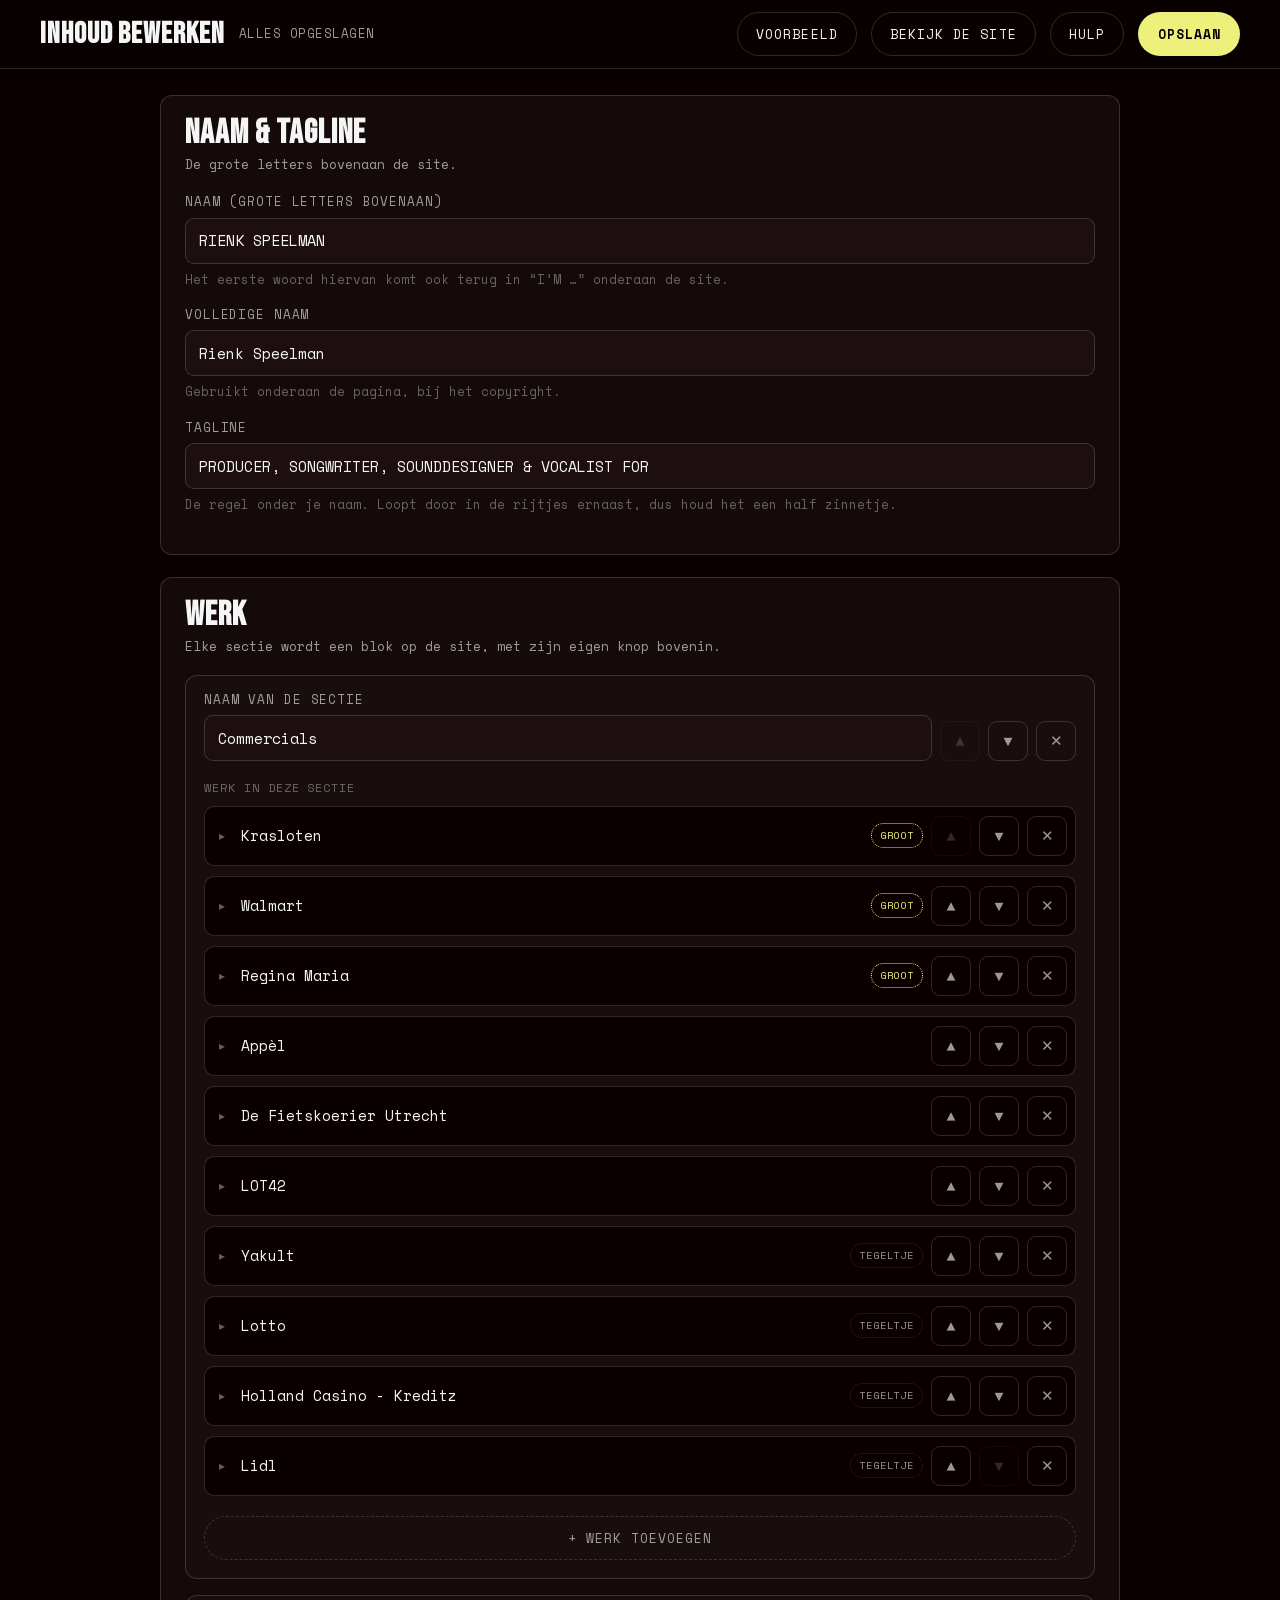
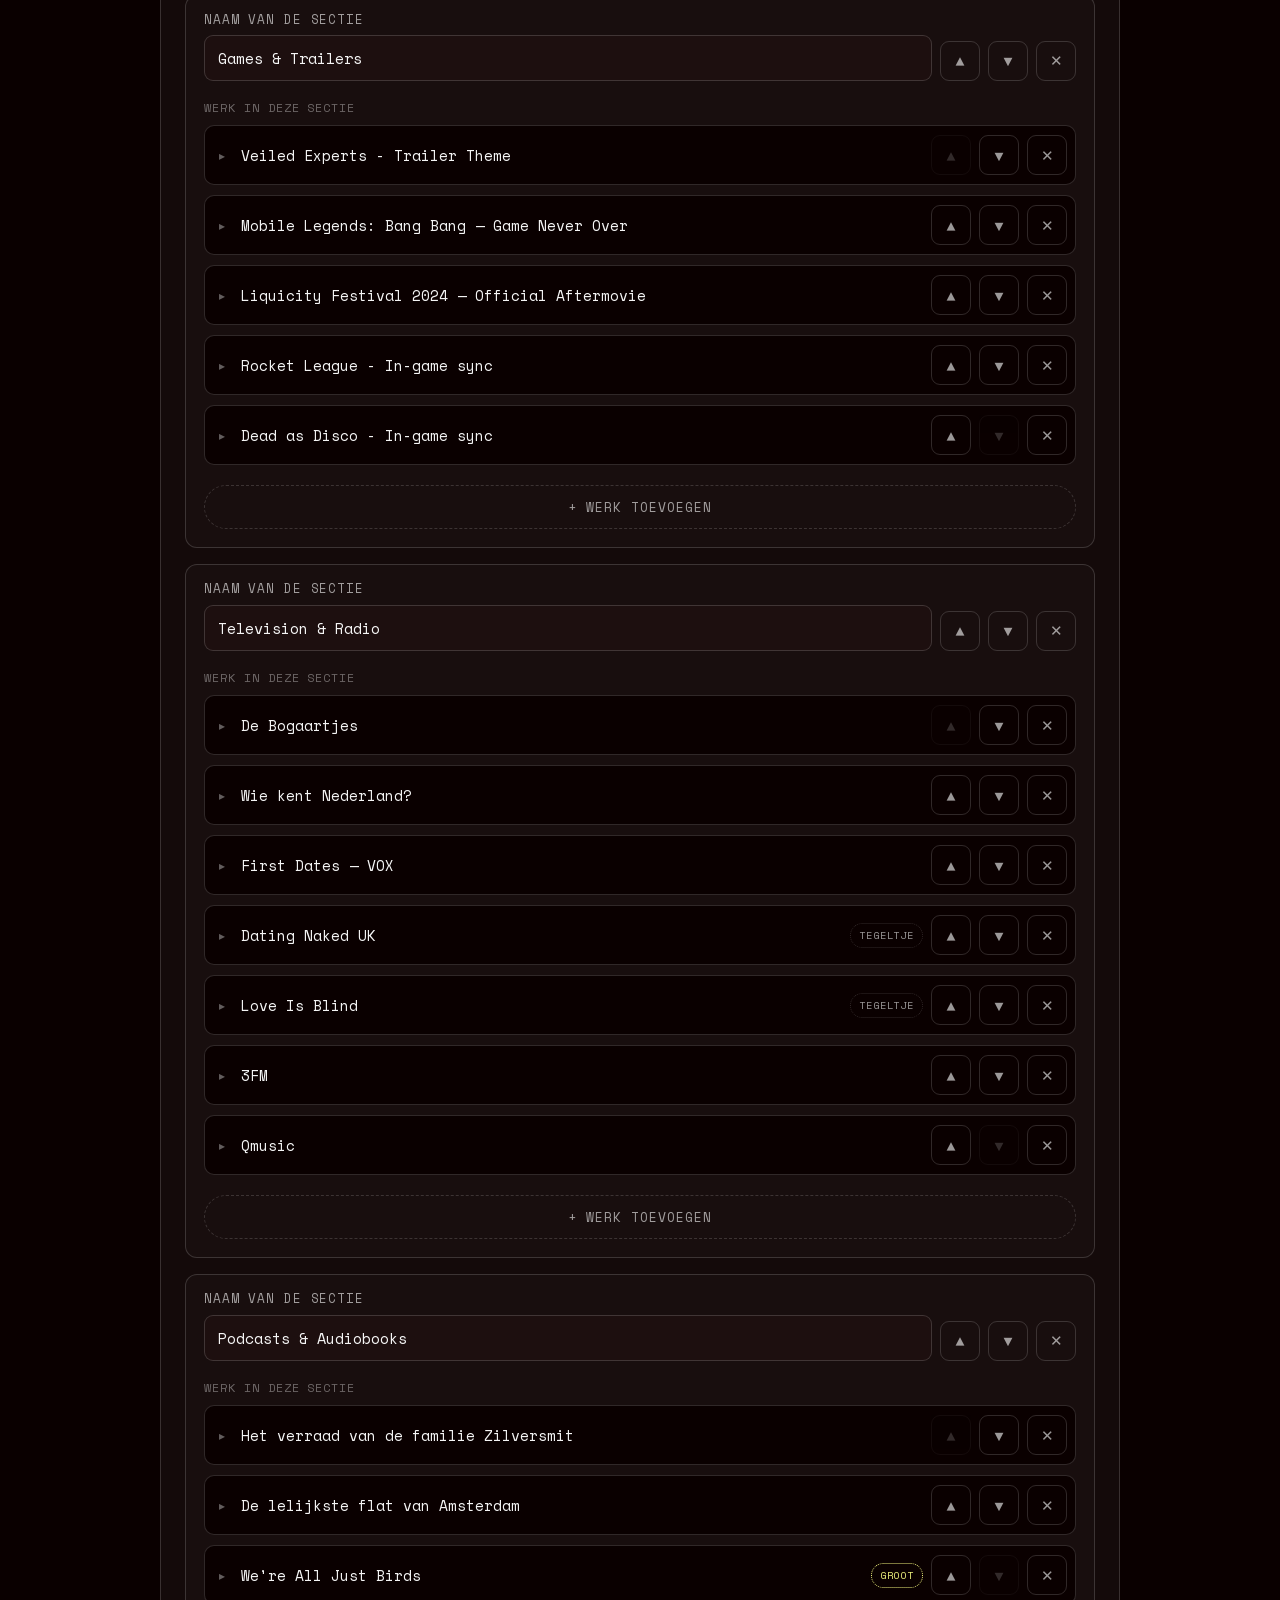
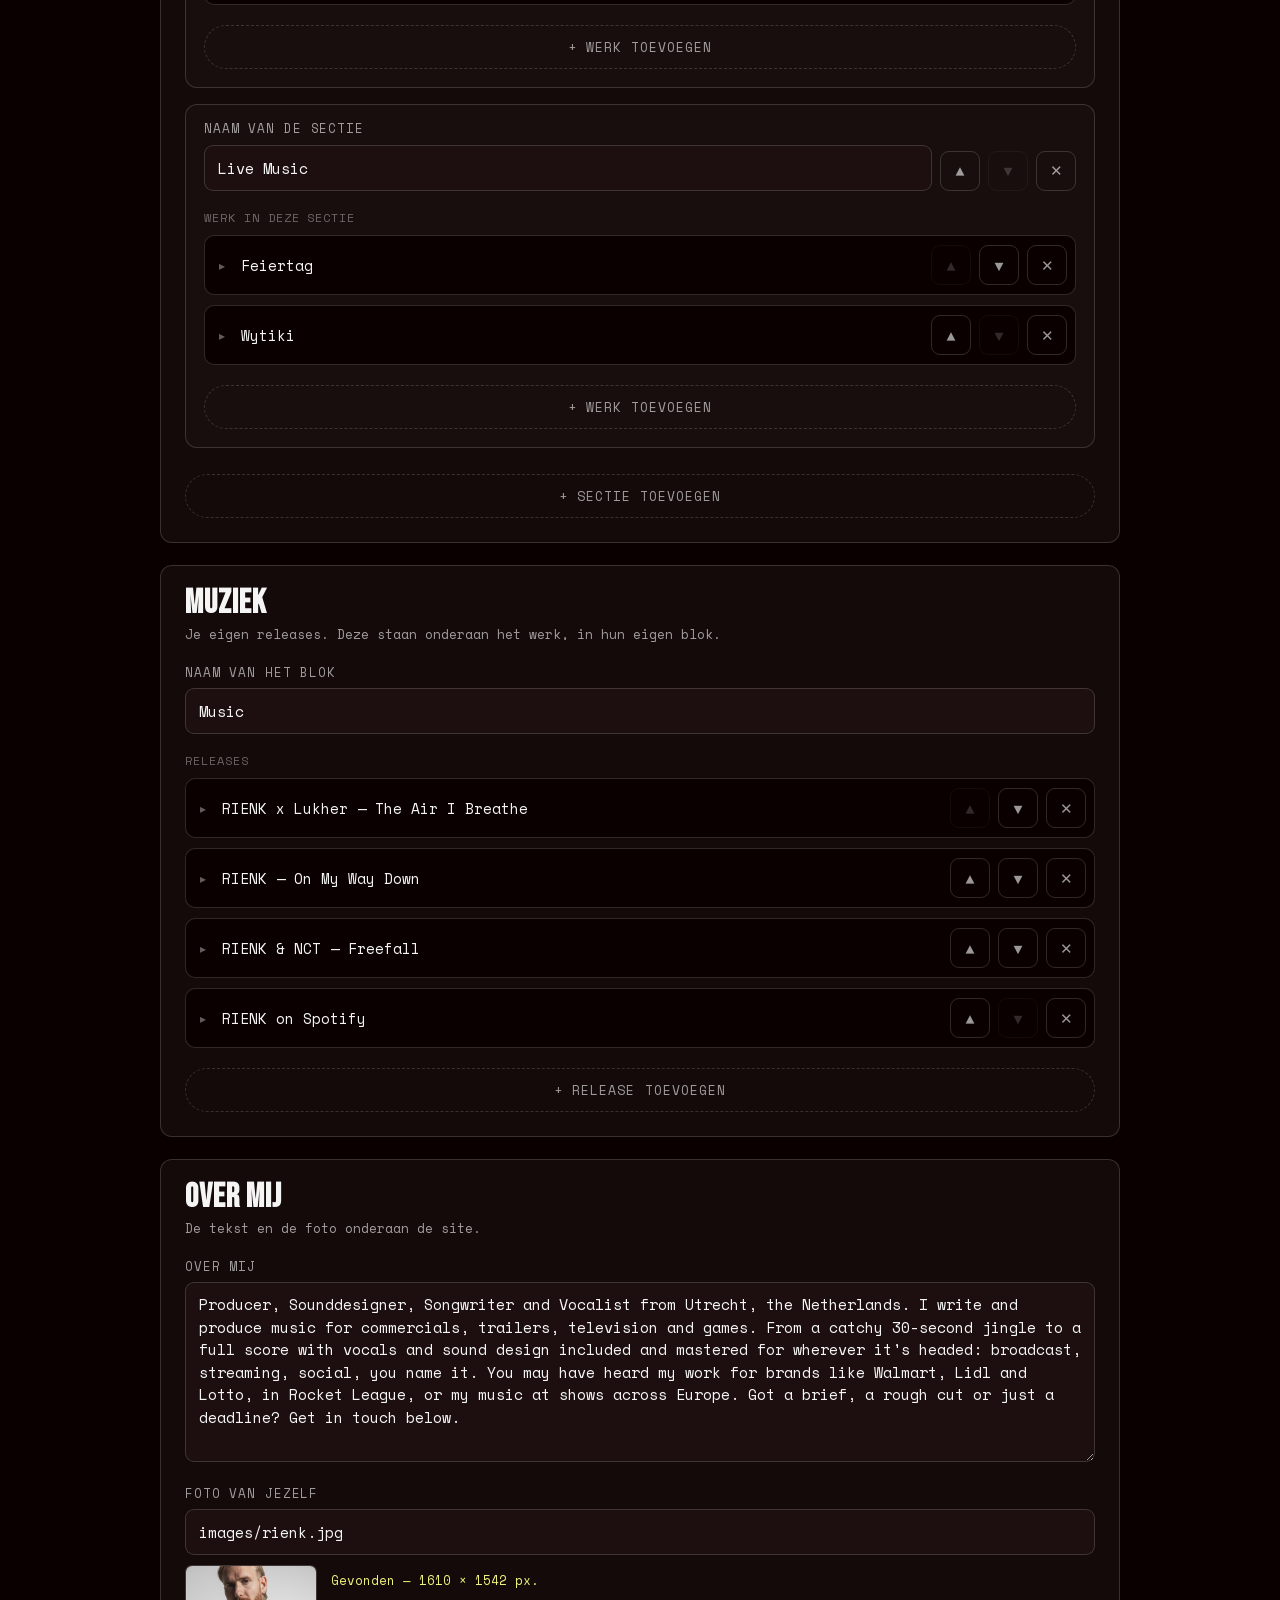
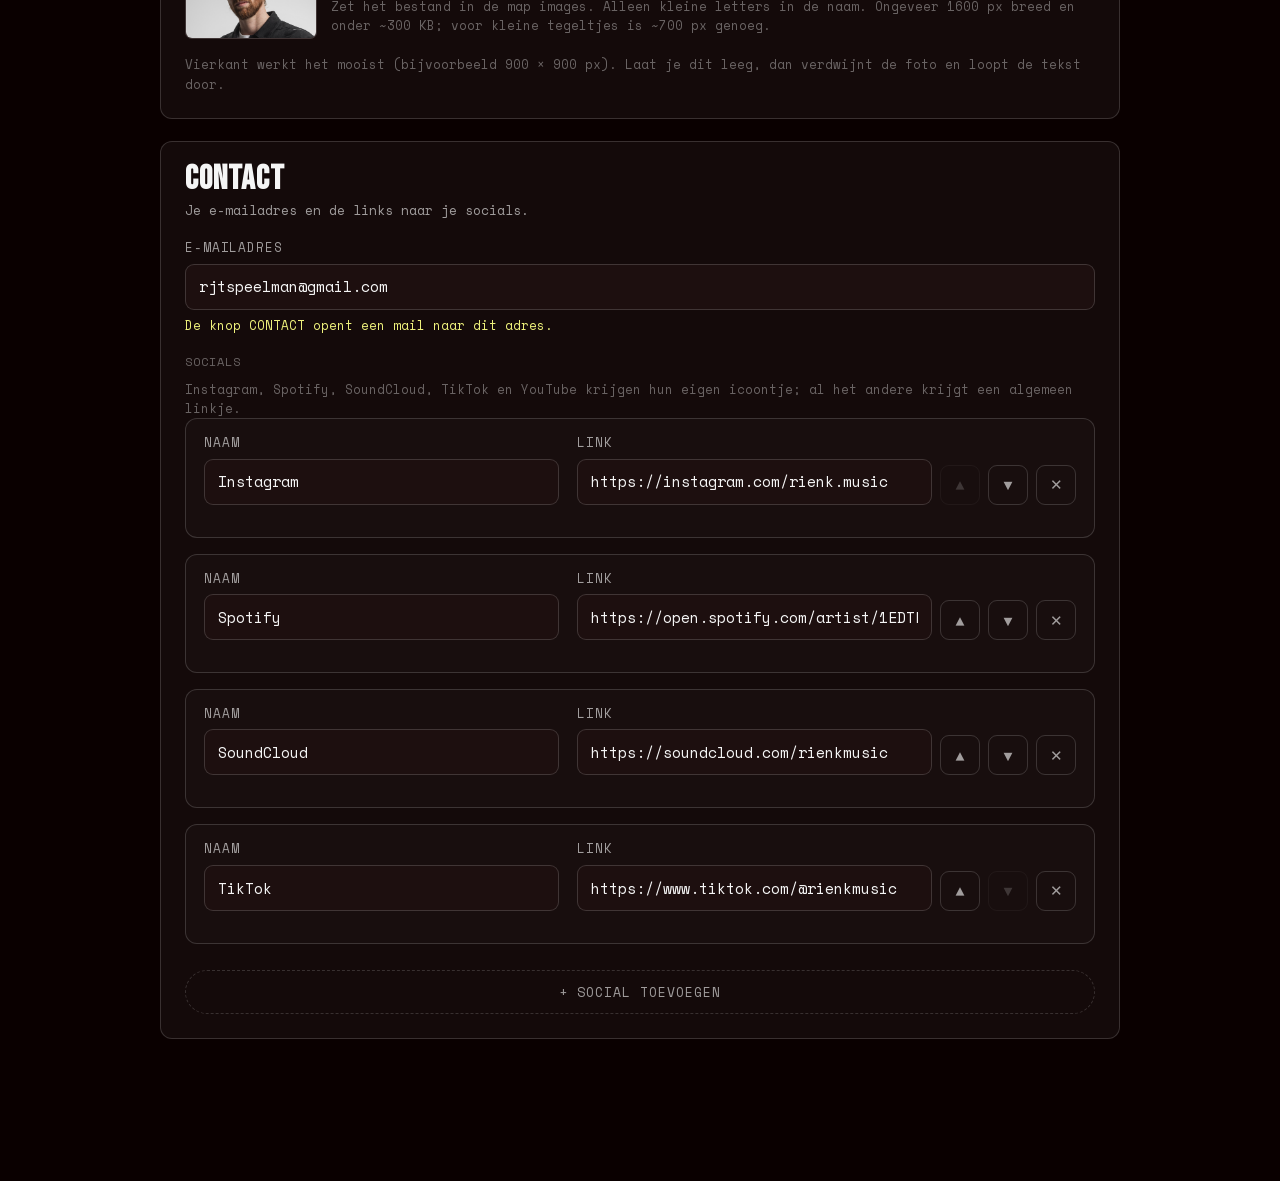
==== editor.html @ c39f84a4 "Add files via upload" ====
<!DOCTYPE html>
<html lang="nl">
<head>
<meta charset="UTF-8">
<meta name="viewport" content="width=device-width, initial-scale=1.0">
<title>Inhoud bewerken — Rienk Speelman</title>
<link rel="icon" href="site/favicon.svg" type="image/svg+xml">
<style>
/* ==========================================================================
   RIENK SPEELMAN — content editor
   (Rienk: dit is het scherm waarin je de site bewerkt. Je hoeft dit
   bestand zelf nooit te openen in een teksteditor.)

   Self-contained on purpose: no build step, no fetch(), no third party.
   content.js arrives through a plain script tag, which is the one way to
   read it when the page is opened straight from the hard drive (file://).
   ========================================================================== */

/* ---------- the site's own fonts, same self-hosted files ---------- */

@font-face {
  font-family: "Bebas Neue"; font-style: normal; font-weight: 400; font-display: swap;
  src: url("site/fonts/bebasneue-400-latin-ext.woff2") format("woff2");
  unicode-range: U+0100-02BA, U+02BD-02C5, U+02C7-02CC, U+02CE-02D7, U+02DD-02FF, U+0304, U+0308, U+0329, U+1D00-1DBF, U+1E00-1E9F, U+1EF2-1EFF, U+2020, U+20A0-20AB, U+20AD-20C0, U+2113, U+2C60-2C7F, U+A720-A7FF;
}
@font-face {
  font-family: "Bebas Neue"; font-style: normal; font-weight: 400; font-display: swap;
  src: url("site/fonts/bebasneue-400-latin.woff2") format("woff2");
  unicode-range: U+0000-00FF, U+0131, U+0152-0153, U+02BB-02BC, U+02C6, U+02DA, U+02DC, U+0304, U+0308, U+0329, U+2000-206F, U+20AC, U+2122, U+2191, U+2193, U+2212, U+2215, U+FEFF, U+FFFD;
}
@font-face {
  font-family: "Space Mono"; font-style: normal; font-weight: 400; font-display: swap;
  src: url("site/fonts/spacemono-400-latin-ext.woff2") format("woff2");
  unicode-range: U+0100-02BA, U+02BD-02C5, U+02C7-02CC, U+02CE-02D7, U+02DD-02FF, U+0304, U+0308, U+0329, U+1D00-1DBF, U+1E00-1E9F, U+1EF2-1EFF, U+2020, U+20A0-20AB, U+20AD-20C0, U+2113, U+2C60-2C7F, U+A720-A7FF;
}
@font-face {
  font-family: "Space Mono"; font-style: normal; font-weight: 400; font-display: swap;
  src: url("site/fonts/spacemono-400-latin.woff2") format("woff2");
  unicode-range: U+0000-00FF, U+0131, U+0152-0153, U+02BB-02BC, U+02C6, U+02DA, U+02DC, U+0304, U+0308, U+0329, U+2000-206F, U+20AC, U+2122, U+2191, U+2193, U+2212, U+2215, U+FEFF, U+FFFD;
}
@font-face {
  font-family: "Space Mono"; font-style: normal; font-weight: 700; font-display: swap;
  src: url("site/fonts/spacemono-700-latin-ext.woff2") format("woff2");
  unicode-range: U+0100-02BA, U+02BD-02C5, U+02C7-02CC, U+02CE-02D7, U+02DD-02FF, U+0304, U+0308, U+0329, U+1D00-1DBF, U+1E00-1E9F, U+1EF2-1EFF, U+2020, U+20A0-20AB, U+20AD-20C0, U+2113, U+2C60-2C7F, U+A720-A7FF;
}
@font-face {
  font-family: "Space Mono"; font-style: normal; font-weight: 700; font-display: swap;
  src: url("site/fonts/spacemono-700-latin.woff2") format("woff2");
  unicode-range: U+0000-00FF, U+0131, U+0152-0153, U+02BB-02BC, U+02C6, U+02DA, U+02DC, U+0304, U+0308, U+0329, U+2000-206F, U+20AC, U+2122, U+2191, U+2193, U+2212, U+2215, U+FEFF, U+FFFD;
}

/* ---------- tokens: the site's palette, tool-sized ---------- */

:root {
  --bg: #0a0000;
  --bg-raised: #140a0a;
  --bg-sunken: #1d0f0f;
  --ink: #f5f5f5;
  --ink-muted: rgba(245, 245, 245, 0.62);
  --ink-faint: rgba(245, 245, 245, 0.38);
  --line: rgba(245, 245, 245, 0.16);
  --accent: #edf07b;
  --accent-ink: #060000;
  --warn: #ffb27a;
  --bad: #ff8a8a;
  --font-display: "Bebas Neue", "Arial Narrow", sans-serif;
  --font-mono: "Space Mono", "Courier New", monospace;
  --radius: 12px;
}

* { box-sizing: border-box; }

/* the top bar is sticky, so anything scrolled to must stop below it */
html { background: var(--bg); scroll-padding-top: 96px; }

body {
  margin: 0;
  background: var(--bg);
  color: var(--ink);
  font-family: var(--font-mono);
  font-size: 15px;
  line-height: 1.55;
  -webkit-font-smoothing: antialiased;
}

[hidden] { display: none !important; }

a { color: var(--accent); }

/* ---------- top bar ---------- */

.topbar {
  position: sticky;
  top: 0;
  z-index: 20;
  display: flex;
  align-items: center;
  gap: 14px;
  flex-wrap: wrap;
  padding: 12px clamp(16px, 4vw, 40px);
  background: rgba(10, 0, 0, 0.94);
  border-bottom: 1px solid var(--line);
}

.topbar-name {
  font-family: var(--font-display);
  font-size: 30px;
  letter-spacing: 0.03em;
  line-height: 1;
  margin: 0;
}

.topbar-spacer { flex: 1 1 auto; }

.status {
  font-size: 12.5px;
  letter-spacing: 0.04em;
  text-transform: uppercase;
  color: var(--ink-muted);
  white-space: nowrap;
}
.status.is-dirty { color: var(--accent); }

/* ---------- buttons ---------- */

.btn {
  font-family: var(--font-mono);
  font-size: 13px;
  letter-spacing: 0.08em;
  text-transform: uppercase;
  padding: 0.72em 1.4em;
  min-height: 44px;
  border-radius: 999px;
  border: 1.5px solid transparent;
  background: transparent;
  color: var(--ink);
  cursor: pointer;
  text-decoration: none;
  display: inline-flex;
  align-items: center;
  justify-content: center;
  gap: 8px;
}

.btn-primary { background: var(--accent); color: var(--accent-ink); font-weight: 700; }
.btn-primary:hover { background: transparent; color: var(--accent); border-color: var(--accent); border-style: dotted; }

.btn-ghost { border-color: var(--line); color: var(--ink); }
.btn-ghost:hover { border-color: var(--accent); border-style: dotted; color: var(--accent); }

.btn-add {
  border-color: var(--line);
  border-style: dashed;
  color: var(--ink-muted);
  width: 100%;
  margin-top: 10px;
}
.btn-add:hover { border-color: var(--accent); color: var(--accent); }

.btn:focus-visible,
input:focus-visible,
textarea:focus-visible,
select:focus-visible,
.item-toggle:focus-visible { outline: 2px solid var(--accent); outline-offset: 2px; }

/* small square tools: up / down / delete */
.iconbtn {
  width: 40px;
  height: 40px;
  flex: 0 0 auto;
  border-radius: 9px;
  border: 1px solid var(--line);
  background: transparent;
  color: var(--ink-muted);
  font-family: var(--font-mono);
  font-size: 15px;
  line-height: 1;
  cursor: pointer;
}
.iconbtn:hover { border-color: var(--accent); color: var(--accent); }
.iconbtn:disabled { opacity: 0.28; cursor: default; }
.iconbtn:disabled:hover { border-color: var(--line); color: var(--ink-muted); }
.iconbtn-danger:hover { border-color: var(--bad); color: var(--bad); }

/* ---------- layout ---------- */

.wrap {
  max-width: 1040px;
  margin: 0 auto;
  padding: 26px clamp(16px, 4vw, 40px) 120px;
}

/* ---------- live preview: two columns, form left, site right ----------
   Only ever a second column. With the preview off — and on any window
   too narrow to hold both — .wrap is untouched and the form has the page
   to itself, because a form squeezed to half a phone is worse than no
   preview at all. */

body.has-preview .wrap {
  max-width: 1780px;
  display: grid;
  grid-template-columns: minmax(0, 1fr) clamp(400px, 34vw, 620px);
  gap: 26px;
  align-items: start;
}

.editcol { min-width: 0; }

.previewcol {
  position: sticky;
  top: 88px; /* clears the sticky top bar */
  min-width: 0;
}

.preview-head {
  display: flex;
  align-items: center;
  gap: 10px;
  flex-wrap: wrap;
  margin-bottom: 10px;
}

.preview-title {
  font-family: var(--font-display);
  font-size: 26px;
  letter-spacing: 0.03em;
  line-height: 1;
  margin: 0;
}

.preview-head-spacer { flex: 1 1 auto; }

/* width switch: two small mono buttons in one capsule */
.seg { display: inline-flex; border: 1px solid var(--line); border-radius: 999px; overflow: hidden; }
.seg-btn {
  font-family: var(--font-mono);
  font-size: 11.5px;
  letter-spacing: 0.08em;
  text-transform: uppercase;
  padding: 0 14px;
  min-height: 34px;
  border: 0;
  background: transparent;
  color: var(--ink-muted);
  cursor: pointer;
}
.seg-btn:hover { color: var(--accent); }
.seg-btn[aria-pressed="true"] { background: var(--accent); color: var(--accent-ink); font-weight: 700; }
.seg-btn:focus-visible { outline: 2px solid var(--accent); outline-offset: -2px; }

/* the stage is the visible box; the frame inside it is a real 375px or
   1280px window, shrunk to fit with a transform */
.preview-stage {
  position: relative;
  overflow: hidden;
  border: 1px solid var(--line);
  border-radius: var(--radius);
  background: var(--bg-sunken);
}

.preview-stage iframe {
  position: absolute;
  top: 0;
  left: 0;
  border: 0;
  transform-origin: top left;
  background: var(--bg);
}

.preview-note { font-size: 12px; color: var(--ink-faint); margin: 10px 0 0; line-height: 1.5; }
.preview-note strong { color: var(--ink-muted); font-weight: 400; }
.preview-warn { color: var(--warn); }

.panel {
  background: var(--bg-raised);
  border: 1px solid var(--line);
  border-radius: var(--radius);
  padding: 20px clamp(14px, 2.4vw, 24px) 24px;
  margin-bottom: 22px;
}

.panel > h2 {
  font-family: var(--font-display);
  font-size: 34px;
  letter-spacing: 0.03em;
  line-height: 1;
  margin: 0 0 4px;
}

.panel-note {
  color: var(--ink-muted);
  font-size: 13px;
  margin: 0 0 18px;
}

/* ---------- fields ---------- */

.field { margin-bottom: 16px; }

.field > label,
.field-label {
  display: block;
  font-size: 12.5px;
  letter-spacing: 0.07em;
  text-transform: uppercase;
  color: var(--ink-muted);
  margin-bottom: 6px;
}

input[type="text"],
input[type="email"],
textarea,
select {
  width: 100%;
  min-height: 46px;
  padding: 10px 13px;
  font-family: var(--font-mono);
  font-size: 15px;
  line-height: 1.5;
  color: var(--ink);
  background: var(--bg-sunken);
  border: 1px solid var(--line);
  border-radius: 9px;
}
textarea { resize: vertical; }
select { appearance: none; cursor: pointer; padding-right: 34px; background-image: none; }

input:hover, textarea:hover, select:hover { border-color: rgba(245, 245, 245, 0.32); }
input:focus, textarea:focus, select:focus { border-color: var(--accent); outline: none; }

.hint { font-size: 12.5px; color: var(--ink-faint); margin: 6px 0 0; }

.note {
  font-size: 12.5px;
  margin: 6px 0 0;
  color: var(--ink-muted);
}
.note-ok { color: var(--accent); }
.note-warn { color: var(--warn); }
.note-bad { color: var(--bad); }

.check {
  display: flex;
  align-items: center;
  gap: 11px;
  min-height: 44px;
  cursor: pointer;
  font-size: 14px;
}
.check input { width: 22px; height: 22px; accent-color: var(--accent); cursor: pointer; flex: 0 0 auto; }

.two-col { display: grid; grid-template-columns: 1fr 1fr; gap: 0 18px; }
@media (max-width: 720px) { .two-col { grid-template-columns: 1fr; } }

/* ---------- lists of items / sections / socials ---------- */

.item {
  border: 1px solid var(--line);
  border-radius: 10px;
  background: var(--bg);
  margin-bottom: 10px;
  overflow: hidden;
}
.item.is-open { border-color: rgba(237, 240, 123, 0.42); }

.item-head { display: flex; align-items: center; gap: 8px; padding: 7px 8px 7px 0; }

.item-toggle {
  flex: 1 1 auto;
  display: flex;
  align-items: center;
  gap: 10px;
  min-height: 44px;
  padding: 6px 10px 6px 14px;
  background: transparent;
  border: 0;
  color: var(--ink);
  font-family: var(--font-mono);
  font-size: 14.5px;
  text-align: left;
  cursor: pointer;
  min-width: 0;
}
.item-toggle:hover { color: var(--accent); }

.caret { flex: 0 0 auto; color: var(--ink-faint); font-size: 12px; width: 12px; }
.item.is-open .caret { color: var(--accent); }

.item-name { overflow: hidden; text-overflow: ellipsis; white-space: nowrap; }
.item-name.is-empty { color: var(--ink-faint); font-style: italic; }

.tag {
  flex: 0 0 auto;
  font-size: 10.5px;
  letter-spacing: 0.08em;
  text-transform: uppercase;
  padding: 3px 8px;
  border-radius: 999px;
  border: 1px dotted var(--line);
  color: var(--ink-muted);
}
.tag-big { border-color: var(--accent); color: var(--accent); }

.item-body { padding: 4px 14px 18px; border-top: 1px solid var(--line); }

.section-block {
  border: 1px solid var(--line);
  border-radius: var(--radius);
  padding: 14px clamp(12px, 2vw, 18px) 18px;
  margin-bottom: 16px;
  background: rgba(255, 255, 255, 0.02);
}
.section-head { display: flex; align-items: flex-end; gap: 8px; margin-bottom: 14px; }
.section-head .field { flex: 1 1 auto; margin-bottom: 0; }

.sub-label {
  font-size: 12px;
  letter-spacing: 0.08em;
  text-transform: uppercase;
  color: var(--ink-faint);
  margin: 18px 0 8px;
}

/* ---------- image preview ---------- */

.thumb-row { display: flex; gap: 14px; align-items: flex-start; margin-top: 10px; }
.thumb {
  flex: 0 0 auto;
  width: 132px;
  aspect-ratio: 16 / 9;
  border-radius: 7px;
  border: 1px solid var(--line);
  background: var(--bg-sunken);
  overflow: hidden;
  display: flex;
  align-items: center;
  justify-content: center;
}
.thumb img { width: 100%; height: 100%; object-fit: cover; display: block; }
.thumb-empty { font-size: 10.5px; color: var(--ink-faint); text-align: center; padding: 4px; line-height: 1.35; }
.thumb-info { flex: 1 1 auto; min-width: 0; }

/* ---------- help + save panels ---------- */

.help { border-color: rgba(237, 240, 123, 0.35); }
.help h3 { font-size: 14px; letter-spacing: 0.06em; text-transform: uppercase; margin: 18px 0 4px; color: var(--accent); }
.help p { margin: 0 0 6px; color: var(--ink-muted); font-size: 14px; }
.help ol, .help ul { margin: 0 0 6px; padding-left: 20px; color: var(--ink-muted); font-size: 14px; }

.save-result { margin-top: 14px; }
.save-result textarea { min-height: 180px; font-size: 12px; margin-top: 10px; }

.bigmsg {
  max-width: 720px;
  margin: 12vh auto;
  padding: 0 24px;
}
.bigmsg h1 { font-family: var(--font-display); font-size: 54px; line-height: 1; letter-spacing: 0.02em; margin: 0 0 18px; }
.bigmsg p { color: var(--ink-muted); margin: 0 0 12px; }
.bigmsg code { color: var(--accent); }

.visually-hidden {
  position: absolute; width: 1px; height: 1px; margin: -1px;
  padding: 0; overflow: hidden; clip: rect(0 0 0 0); white-space: nowrap; border: 0;
}
</style>
</head>
<body>

<noscript>
  <div class="bigmsg">
    <h1>JavaScript staat uit</h1>
    <p>Deze editor werkt alleen met JavaScript aan. Zet het aan in je browser en open dit bestand opnieuw.</p>
  </div>
</noscript>

<div id="app" hidden>

  <div class="topbar">
    <h1 class="topbar-name">INHOUD BEWERKEN</h1>
    <span class="status" id="status">Alles opgeslagen</span>
    <span class="topbar-spacer"></span>
    <button class="btn btn-ghost" type="button" id="preview-toggle" aria-pressed="false" hidden>Voorbeeld</button>
    <a class="btn btn-ghost" id="preview-link" href="site/index.html" target="_blank" rel="noopener">Bekijk de site</a>
    <button class="btn btn-ghost" type="button" id="help-toggle">Hulp</button>
    <button class="btn btn-primary" type="button" id="save-btn">Opslaan</button>
  </div>

  <div class="wrap">

    <div class="editcol">

      <div class="panel help" id="help-panel" hidden>
        <h2>HULP</h2>

        <h3>Bewerken</h3>
        <p>Klik een werk open, verander wat je wil, klik het weer dicht. Met de pijltjes ▲ ▼ verschuif je iets naar boven of beneden; met ✕ gooi je het weg.</p>

        <h3>Opslaan</h3>
        <ol>
          <li>Klik op <strong>Opslaan</strong>.</li>
          <li>Vraagt de browser waar het bestand heen moet? Kies de map <strong>site</strong> en overschrijf <code>content.js</code>.</li>
          <li>Krijg je in plaats daarvan een download? Sleep het gedownloade <code>content.js</code> in de map <strong>site</strong>, over het oude bestand heen.</li>
        </ol>

        <h3>Bekijken</h3>
        <p>Klik bovenin op <strong>Voorbeeld</strong> en je site verschijnt naast dit formulier, bijgewerkt zodra je even stopt met typen. Met <strong>Telefoon</strong> / <strong>Laptop</strong> wissel je tussen de twee schermbreedtes. Het blijft een voorbeeld &mdash; opgeslagen is er pas iets als je op Opslaan klikt. Op een smal scherm is er geen ruimte voor en is de knop er niet.</p>
        <p>De echte site: dubbelklik <strong>index.html</strong> in de map <strong>site</strong>. Al open? Ververs de pagina (Cmd+R). Video&rsquo;s openen daar op YouTube in plaats van op de pagina zelf &mdash; online spelen ze gewoon af.</p>

        <h3>Publiceren</h3>
        <p>Sleep de hele map naar Netlify Drop. Opnieuw slepen = de site bijwerken.</p>

        <h3>Er is iets stuk</h3>
        <p>De site zegt zelf op welke regel het misgaat. Zet je vorige <code>content.js</code> terug (of sla hier opnieuw op) en ververs de pagina. Er gaat niets verloren zolang je dit scherm niet sluit.</p>

        <h3>Goed om te weten</h3>
        <ul>
          <li>Deze editor bewaart alles wat in <code>content.js</code> staat, ook velden die hij zelf niet toont.</li>
          <li>Eigen aantekeningen die je met de hand in <code>content.js</code> hebt gezet (regels met <code>//</code>) verdwijnen wél zodra je hier opslaat.</li>
          <li>Afbeeldingen: zet ze in de map <code>images</code>, met kleine letters in de bestandsnaam. Zie je hieronder geen voorbeeldje, dan klopt de naam niet.</li>
        </ul>
      </div>

      <!-- NAAM & TAGLINE -->
      <div class="panel">
        <h2>NAAM &amp; TAGLINE</h2>
        <p class="panel-note">De grote letters bovenaan de site.</p>
        <div id="basics"></div>
      </div>

      <!-- WERK -->
      <div class="panel">
        <h2>WERK</h2>
        <p class="panel-note">Elke sectie wordt een blok op de site, met zijn eigen knop bovenin.</p>
        <div id="sections"></div>
        <button class="btn btn-add" type="button" id="add-section">+ Sectie toevoegen</button>
      </div>

      <!-- MUZIEK -->
      <div class="panel">
        <h2>MUZIEK</h2>
        <p class="panel-note">Je eigen releases. Deze staan onderaan het werk, in hun eigen blok.</p>
        <div id="music"></div>
      </div>

      <!-- OVER MIJ -->
      <div class="panel">
        <h2>OVER MIJ</h2>
        <p class="panel-note">De tekst en de foto onderaan de site.</p>
        <div id="about"></div>
      </div>

      <!-- CONTACT -->
      <div class="panel">
        <h2>CONTACT</h2>
        <p class="panel-note">Je e-mailadres en de links naar je socials.</p>
        <div id="contact"></div>
      </div>

      <div class="panel" id="save-panel" hidden>
        <h2>OPSLAAN</h2>
        <div id="save-result" class="save-result"></div>
      </div>

    </div>

    <!-- live preview: an ordinary iframe of index.html. The content
         travels in the URL fragment (see the script below and the note
         in js/site.js) — the only channel that survives file://. -->
    <aside class="previewcol" id="preview-col" hidden>
      <div class="preview-head">
        <h2 class="preview-title">VOORBEELD</h2>
        <span class="preview-head-spacer"></span>
        <div class="seg" role="group" aria-label="Breedte van het voorbeeld">
          <button class="seg-btn" type="button" id="width-phone" aria-pressed="true">Telefoon</button>
          <button class="seg-btn" type="button" id="width-laptop" aria-pressed="false">Laptop</button>
        </div>
      </div>
      <div class="preview-stage" id="preview-stage"></div>
      <p class="preview-note" id="preview-note"></p>
    </aside>

  </div>
</div>

<div id="loadfail" class="bigmsg" hidden></div>

<script>
  /* Same trick index.html uses: if content.js has a typo the browser knows
     which line it choked on, but that message is gone by the time our script
     runs. Stash it here (capture phase, before content.js loads). */
  window.addEventListener("error", function (e) {
    if (window.CONTENT_LOAD_ERROR || !e || !e.message) return;
    if (e.filename && e.filename.indexOf("content.js") === -1) return;
    window.CONTENT_LOAD_ERROR = { line: e.lineno, message: e.message };
  }, true);
</script>

<!-- the only way to read content.js when this page is opened straight from
     the hard drive: fetch() and XHR are both blocked on file:// -->
<script src="site/content.js"></script>

<script>
(function () {
  "use strict";

  /* ======================================================================
     0. tiny helpers
     ====================================================================== */

  function $(sel) { return document.querySelector(sel); }

  function el(tag, className, text) {
    var node = document.createElement(tag);
    if (className) node.className = className;
    if (text != null && text !== "") node.textContent = text;
    return node;
  }

  function hasOwn(obj, key) {
    return Object.prototype.hasOwnProperty.call(obj, key);
  }

  function asText(x) { return x == null ? "" : String(x).trim(); }

  function asArray(x) {
    if (x == null) return [];
    return Array.isArray(x) ? x : [x];
  }

  /* ======================================================================
     1. no content, or broken content → a calm screen, never a blank page
     ====================================================================== */

  var data = window.SITE_CONTENT;

  if (!data || typeof data !== "object" || Array.isArray(data)) {
    var box = $("#loadfail");
    var stashed = window.CONTENT_LOAD_ERROR;
    var lineNo = stashed ? parseInt(stashed.line, 10) : 0;

    box.appendChild(el("h1", null, "De inhoud kon niet worden gelezen"));
    box.appendChild(el("p", null,
      "Deze editor leest het bestand content.js, dat naast dit bestand hoort te " +
      "staan. Op dit moment lukt dat niet."));
    if (lineNo > 0) {
      var p = el("p", null, "De browser stopte met lezen rond regel ");
      p.appendChild(el("strong", null, String(lineNo)));
      p.appendChild(document.createTextNode(
        " van content.js. De fout zit meestal op die regel, of op de regel erboven."));
      box.appendChild(p);
    }
    box.appendChild(el("p", null,
      "Meestal is er een aanhalingsteken \" of een komma , weggevallen, of heeft " +
      "TextEdit er krulletjes van gemaakt. Zet je vorige versie terug (Cmd+Z in " +
      "TextEdit, opslaan) en open dit scherm opnieuw."));
    box.hidden = false;
    return;
  }

  $("#app").hidden = false;

  /* ======================================================================
     2. link + image reading — MIRRORS js/site.js
     ------------------------------------------------------------------
     These four functions are copies of the ones in js/site.js, not
     imports: the editor must never be able to break the site by loading
     it. If the rules there change, change them here too.
     ====================================================================== */

  function fixScheme(link) {
    if (link && !/^[a-z][a-z0-9+.-]*:/i.test(link) && /^[\w-]+(\.[\w-]+)+/.test(link)) {
      return "https://" + link;
    }
    return link;
  }

  function youtubeId(url) {
    if (typeof url !== "string") return null;
    var match = url.match(
      /(?:youtube\.com\/(?:watch\?(?:[^#]*&)?v=|embed\/|shorts\/|live\/)|youtu\.be\/)([\w-]{11})(?![\w-])/
    );
    return match ? match[1] : null;
  }

  function spotifyKind(url) {
    if (typeof url !== "string") return null;
    var match = url.match(
      /open\.spotify\.com\/(?:intl-[a-zA-Z-]+\/)?(playlist|album|artist|track|show|episode)\/([A-Za-z0-9]+)/
    );
    return match ? match[1] : null;
  }

  function youtubeStart(url) {
    if (typeof url !== "string") return 0;
    var match = url.match(/[?&#](?:t|start)=([0-9hms]+)/);
    if (!match) return 0;
    var value = match[1];
    if (/^\d+$/.test(value)) return parseInt(value, 10);
    var seconds = 0;
    var h = value.match(/(\d+)h/);
    var m = value.match(/(\d+)m/);
    var s = value.match(/(\d+)s/);
    if (h) seconds += parseInt(h[1], 10) * 3600;
    if (m) seconds += parseInt(m[1], 10) * 60;
    if (s) seconds += parseInt(s[1], 10);
    return seconds;
  }

  /* the id the site gives a section, so the preview can jump to the one
     he is working in. Same rules as js/site.js: the same six names are
     claimed up front by the page's own anchors, and a repeat gets -2. */
  function sectionSlugs() {
    var used = { work: true, music: true, about: true, contact: true, top: true, "mobile-menu": true };
    var slugs = {};
    var shown = 0;
    asArray(data.sections).forEach(function (section, rawIndex) {
      /* a section with nothing in it never reaches the page, so it never
         gets an id either — and then it is not counted for the "Work 2"
         fallback name the site uses for a nameless section */
      if (!section || typeof section !== "object" || !asArray(section.items).length) return;
      shown += 1;
      var slug = (asText(section.title) || "Work " + shown).toLowerCase()
        .replace(/[^a-z0-9]+/g, "-")
        .replace(/^-+|-+$/g, "") || "section";
      var candidate = slug;
      var n = 2;
      while (used[candidate]) {
        candidate = slug + "-" + n;
        n += 1;
      }
      used[candidate] = true;
      slugs[rawIndex] = candidate;
    });
    return slugs;
  }

  var SPOTIFY_NL = {
    playlist: "afspeellijst", album: "album", artist: "artiest",
    track: "nummer", show: "podcast", episode: "aflevering"
  };

  function clock(seconds) {
    var m = Math.floor(seconds / 60);
    var s = seconds % 60;
    return m + ":" + (s < 10 ? "0" : "") + s;
  }

  /* what the site will make of this address, said in plain Dutch */
  function linkVerdict(raw, hasImage) {
    var link = fixScheme(asText(raw));
    if (!link) {
      return {
        tone: "",
        text: hasImage
          ? "Geen link — het beeld wordt getoond, maar er valt niets te klikken."
          : "Geen link — dit werk wordt niet klikbaar."
      };
    }
    var id = youtubeId(link);
    if (id) {
      var start = youtubeStart(link);
      return {
        tone: "ok",
        text: "YouTube-speler" + (start ? " — begint op " + clock(start) : "") + "."
      };
    }
    var kind = spotifyKind(link);
    if (kind) {
      return { tone: "ok", text: "Spotify-speler (" + (SPOTIFY_NL[kind] || kind) + ")." };
    }
    if (/spotify\.link\//.test(link)) {
      return {
        tone: "bad",
        text: "Dit is een verkorte Spotify-link. Open hem één keer in je browser " +
              "en kopieer het open.spotify.com-adres uit de adresbalk."
      };
    }
    if (/youtu\.be\/|youtube\.com\/(?:watch|shorts\/|embed\/|live\/)/.test(link)) {
      return {
        tone: "bad",
        text: "Dit is geen video-link — er zit geen video-code in. Kopieer het adres " +
              "opnieuw uit de adresbalk van YouTube."
      };
    }
    return { tone: "ok", text: "Klikbare banner — opent in een nieuw tabblad." };
  }

  /* how an item wants to be featured (same forgiving reading as the site) */
  function featureMode(item) {
    if (!item || typeof item !== "object") return "";
    var f = item.featured != null ? item.featured : item.feature;
    if (f == null || f === false || f === 0) return "";
    var text = asText(f).toLowerCase();
    if (text === "left" || text === "right" || text === "center") return text;
    if (text === "" || text === "false" || text === "no" || text === "0") return "";
    return "right";
  }

  function rollMode(item) {
    if (!item || typeof item !== "object") return false;
    var r = item.roll;
    if (r == null || r === false || r === 0) return false;
    if (r === true) return true;
    var text = asText(r).toLowerCase();
    if (text === "" || text === "false" || text === "no" || text === "0") return false;
    return true;
  }

  /* ======================================================================
     3. writing back into the data — key order kept, nothing dropped
     ------------------------------------------------------------------
     A field is only touched when he actually types in it, so a file that
     is opened and saved again comes out byte-for-byte the same content.
     A brand new key is slotted into its natural place by rebuilding the
     object IN PLACE (same object, so every reference stays valid).
     ====================================================================== */

  var ROOT_ORDER = ["name", "fullName", "tagline", "sections", "music",
                    "photo", "about", "email", "socials"];
  var SECTION_ORDER = ["title", "items"];
  var ITEM_ORDER = ["title", "subtitle", "description", "desc", "link",
                    "youtube", "spotify", "url", "image", "featured",
                    "feature", "roll"];
  var SOCIAL_ORDER = ["label", "url"];

  function sortKeys(keys, order) {
    if (!order) return keys;
    return keys.map(function (k, i) {
      var idx = order.indexOf(k);
      return { k: k, rank: idx < 0 ? order.length + i : idx, i: i };
    }).sort(function (a, b) {
      return (a.rank - b.rank) || (a.i - b.i);
    }).map(function (x) { return x.k; });
  }

  function setField(obj, key, value, order) {
    if (value == null || value === "") {
      if (hasOwn(obj, key)) delete obj[key];
      return;
    }
    if (hasOwn(obj, key)) { obj[key] = value; return; }
    /* new key: rebuild the object in place so it lands where it belongs */
    var snapshot = {};
    Object.keys(obj).forEach(function (k) {
      snapshot[k] = obj[k];
      delete obj[k];
    });
    snapshot[key] = value;
    sortKeys(Object.keys(snapshot), order).forEach(function (k) {
      obj[k] = snapshot[k];
    });
  }

  /* an item may carry desc: instead of description:, or youtube:/spotify:/
     url: instead of link: — keep editing whichever one he already has */
  function pickKey(obj, names) {
    for (var i = 0; i < names.length; i++) {
      if (hasOwn(obj, names[i])) return names[i];
    }
    return names[0];
  }

  function moveIn(list, index, delta) {
    var target = index + delta;
    if (target < 0 || target >= list.length) return false;
    var moved = list.splice(index, 1)[0];
    list.splice(target, 0, moved);
    return true;
  }

  /* ======================================================================
     4. writing content.js back out as text
     ====================================================================== */

  var HEADER = [
    "/* ==========================================================================",
    "   RIENK SPEELMAN — INHOUD VAN DE SITE",
    "",
    "   Makkelijkste manier: dubbelklik editor.html. Daar klik je alles bij",
    "   elkaar, en bij Opslaan schrijft de editor dit bestand voor je.",
    "",
    "   Liever met de hand? Prima. Twee dingen breken dit bestand:",
    "   • Rechte aanhalingstekens \" — TextEdit maakt er krulletjes “ ” van:",
    "     TextEdit → Instellingen → slimme aanhalingstekens uit.",
    "   • Achter elke regel een komma ,",
    "",
    "   Toch stuk? De site zegt zelf waar het misgaat. Cmd+Z en opslaan",
    "   zet alles terug zoals het was. Al het andere staat in README.md.",
    "   ========================================================================== */"
  ].join("\n");

  var CONTROL = /[\u0000-\u001f\u2028\u2029]/g;

  function quote(text) {
    return '"' + String(text)
      .replace(/\\/g, "\\\\")
      .replace(/"/g, '\\"')
      .replace(/\n/g, "\\n")
      .replace(/\r/g, "\\r")
      .replace(/\t/g, "\\t")
      .replace(CONTROL, function (c) {
        return "\\u" + ("000" + c.charCodeAt(0).toString(16)).slice(-4);
      }) + '"';
  }

  /* a bare key where JavaScript allows one, a quoted key otherwise */
  function keyText(key) {
    return /^[A-Za-z_$][A-Za-z0-9_$]*$/.test(key) ? key : quote(key);
  }

  function isPlainObject(v) {
    return v !== null && typeof v === "object" && !Array.isArray(v);
  }

  /* short, all-text objects (the socials) stay on one line, the way they
     are written in the file today */
  function inlineObject(obj) {
    var keys = Object.keys(obj);
    if (!keys.length) return "{}";
    for (var i = 0; i < keys.length; i++) {
      var v = obj[keys[i]];
      if (v !== null && typeof v === "object") return null;
    }
    var body = keys.map(function (k) {
      return keyText(k) + ": " + serialize(obj[k], "");
    }).join(", ");
    var line = "{ " + body + " }";
    return line.length <= 96 ? line : null;
  }

  /* which child objects may go on one line */
  var INLINE_KEYS = { socials: true };
  /* and which lists get a blank line between their blocks, the way the
     sections are written today — it is a long file to read by hand */
  var SPACED_KEYS = { sections: true };

  function serialize(value, indent, inlineChildren, spacedChildren) {
    if (value === null) return "null";
    var type = typeof value;
    if (type === "string") return quote(value);
    if (type === "number") return isFinite(value) ? String(value) : "null";
    if (type === "boolean") return value ? "true" : "false";
    if (type === "undefined" || type === "function") return "null";

    var pad = indent + "  ";

    if (Array.isArray(value)) {
      if (!value.length) return "[]";
      var rows = value.map(function (v) {
        var inline = inlineChildren && isPlainObject(v) ? inlineObject(v) : null;
        return pad + (inline || serialize(v, pad));
      });
      return "[\n" + rows.join(spacedChildren ? ",\n\n" : ",\n") +
             ",\n" + indent + "]";
    }

    var keys = Object.keys(value);
    if (!keys.length) return "{}";
    var lines = keys.map(function (k) {
      return pad + keyText(k) + ": " +
             serialize(value[k], pad, INLINE_KEYS[k], SPACED_KEYS[k]);
    });
    return "{\n" + lines.join(",\n") + ",\n" + indent + "}";
  }

  var GROUPS = [
    ["NAAM & TAGLINE", ["name", "fullName", "tagline"]],
    ["WERK, PER SECTIE", ["sections"]],
    ["MUZIEK (eigen releases)", ["music"]],
    ["OVER MIJ (foto + tekst)", ["photo", "about"]],
    ["CONTACT & SOCIALS", ["email", "socials"]]
  ];

  function buildFile() {
    var known = {};
    GROUPS.forEach(function (g) {
      g[1].forEach(function (k) { known[k] = true; });
    });

    /* anything the editor doesn't know about is written out too, at the
       end — a field a future version adds must never quietly vanish */
    var extras = Object.keys(data).filter(function (k) { return !known[k]; });
    var groups = GROUPS.slice();
    if (extras.length) groups.push(["OVERIG", extras]);

    var body = "";
    groups.forEach(function (group) {
      var present = group[1].filter(function (k) { return hasOwn(data, k); });
      if (!present.length) return;
      body += "\n  /* ------------ " + group[0] + " ------------ */\n\n";
      present.forEach(function (k) {
        body += "  " + keyText(k) + ": " +
                serialize(data[k], "  ", INLINE_KEYS[k], SPACED_KEYS[k]) + ",\n";
      });
    });

    return HEADER + "\n\nwindow.SITE_CONTENT = {\n" + body + "\n};\n";
  }

  /* ======================================================================
     5. dirty state
     ====================================================================== */

  var dirty = false;
  var statusNode = $("#status");

  function markDirty() {
    /* outside the guard below on purpose: the status line only has to
       change the first time, the preview has to follow every edit */
    schedulePreview();
    if (!dirty) {
      dirty = true;
      statusNode.textContent = "Nog niet opgeslagen";
      statusNode.className = "status is-dirty";
    }
  }

  function markSaved(message) {
    dirty = false;
    statusNode.textContent = message || "Alles opgeslagen";
    statusNode.className = "status";
  }

  window.addEventListener("beforeunload", function (e) {
    if (!dirty) return;
    e.preventDefault();
    e.returnValue = "";
    return "";
  });

  /* ======================================================================
     6. small form builders
     ====================================================================== */

  var uid = 0;
  function nextId() { uid += 1; return "f" + uid; }

  function makeField(labelText, value, opts) {
    opts = opts || {};
    var wrap = el("div", "field");
    var id = nextId();
    var label = el("label", null, labelText);
    label.htmlFor = id;
    wrap.appendChild(label);

    var input;
    if (opts.multiline) {
      input = el("textarea");
      input.rows = opts.rows || 3;
    } else {
      input = el("input");
      input.type = opts.type || "text";
    }
    input.id = id;
    input.value = value == null ? "" : String(value);
    if (opts.placeholder) input.placeholder = opts.placeholder;
    wrap.appendChild(input);

    if (opts.hint) wrap.appendChild(el("p", "hint", opts.hint));

    input.addEventListener("input", function () {
      opts.onInput(input.value);
      markDirty();
    });

    return { wrap: wrap, input: input };
  }

  function makeSelect(labelText, options, value, onChange) {
    var wrap = el("div", "field");
    var id = nextId();
    var label = el("label", null, labelText);
    label.htmlFor = id;
    wrap.appendChild(label);

    var select = el("select");
    select.id = id;
    options.forEach(function (opt) {
      var node = el("option", null, opt[1]);
      node.value = opt[0];
      select.appendChild(node);
    });
    select.value = value;
    wrap.appendChild(select);

    select.addEventListener("change", function () {
      onChange(select.value);
      markDirty();
    });
    return { wrap: wrap, select: select };
  }

  function makeCheck(labelText, checked, onChange) {
    var wrap = el("div", "field");
    var label = el("label", "check");
    var input = el("input");
    input.type = "checkbox";
    input.checked = !!checked;
    label.appendChild(input);
    label.appendChild(el("span", null, labelText));
    wrap.appendChild(label);
    input.addEventListener("change", function () {
      onChange(input.checked);
      markDirty();
    });
    return { wrap: wrap, input: input };
  }

  function iconButton(glyph, title, onClick, danger) {
    var b = el("button", "iconbtn" + (danger ? " iconbtn-danger" : ""), glyph);
    b.type = "button";
    b.title = title;
    b.setAttribute("aria-label", title);
    b.addEventListener("click", onClick);
    return b;
  }

  /* up / down / delete, the same three for items, sections and socials */
  function toolButtons(list, index, what, rerender) {
    var frag = document.createDocumentFragment();

    var up = iconButton("▲", "Naar boven", function () {
      if (moveIn(list, index, -1)) { markDirty(); rerender(); }
    });
    up.disabled = index === 0;

    var down = iconButton("▼", "Naar beneden", function () {
      if (moveIn(list, index, 1)) { markDirty(); rerender(); }
    });
    down.disabled = index === list.length - 1;

    var del = iconButton("✕", "Weggooien", function () {
      if (!window.confirm("Weet je zeker dat je " + what + " wil weggooien?")) return;
      list.splice(index, 1);
      markDirty();
      rerender();
    }, true);

    frag.appendChild(up);
    frag.appendChild(down);
    frag.appendChild(del);
    return frag;
  }

  /* ======================================================================
     7. the image preview — the thing that kills the lowercase-filename trap
     ====================================================================== */

  function makeImageField(item, onNameChange) {
    var key = "image";
    var field = makeField("Afbeelding", item[key] || "", {
      placeholder: "images/naam-van-het-bestand.jpg",
      onInput: function (v) {
        setField(item, key, asText(v), ITEM_ORDER);
        schedule(v);
        if (onNameChange) onNameChange();
      }
    });

    var row = el("div", "thumb-row");
    var thumb = el("div", "thumb");
    var info = el("div", "thumb-info");
    var note = el("p", "note");
    info.appendChild(note);
    info.appendChild(el("p", "hint",
      "Zet het bestand in de map images. Alleen kleine letters in de naam. " +
      "Ongeveer 1600 px breed en onder ~300 KB; voor kleine tegeltjes is ~700 px genoeg."));
    row.appendChild(thumb);
    row.appendChild(info);
    field.wrap.appendChild(row);

    var token = 0;
    var timer = null;

    function paint(state, text, img) {
      note.className = "note" + (state ? " note-" + state : "");
      note.textContent = text;
      while (thumb.firstChild) thumb.removeChild(thumb.firstChild);
      if (img) thumb.appendChild(img);
      else thumb.appendChild(el("div", "thumb-empty", "geen beeld"));
    }

    function load(path) {
      var mine = ++token;
      path = asText(path);
      if (!path) {
        paint("", "Geen afbeelding. Zonder beeld toont de site de titel in grote letters.", null);
        return;
      }
      paint("", "Bezig met kijken…", null);
      var probe = new Image();
      probe.onload = function () {
        if (mine !== token) return;
        var shown = el("img");
        shown.alt = "";
        shown.src = probe.src;
        var size = "Gevonden — " + probe.naturalWidth + " × " +
                   probe.naturalHeight + " px.";
        /* the oldest trap on this site: your Mac doesn't care about
           hoofdletters, a webserver does. The picture loads fine here and
           is a broken link online, so the warning has to come from the NAME,
           not from whether the file was found. (Web addresses are somebody
           else's server — leave those alone.) */
        if (/^[a-z][a-z0-9+.-]*:/i.test(path)) {
          paint("ok", size, shown);
        } else if (/[A-Z]/.test(path)) {
          paint("warn", size + " Let op: er zitten HOOFDLETTERS in de naam. " +
            "Op je eigen Mac werkt dat, online vaak niet — geef het bestand " +
            "een naam met alleen kleine letters.", shown);
        } else {
          paint("ok", size, shown);
        }
      };
      probe.onerror = function () {
        if (mine !== token) return;
        paint("bad",
          "Bestand niet gevonden. Let op hoofd- en kleine letters — op je eigen " +
          "Mac maakt dat niet uit, online wél.", null);
      };
      /* content.js paths are relative to the SITE, which lives one folder
         down from this editor — so "images/x.jpg" has to be looked up as
         "site/images/x.jpg". A full web address is left alone. */
      probe.src = /^[a-z][a-z0-9+.-]*:/i.test(path) ? path : "site/" + path;
    }

    function schedule(path) {
      if (timer) clearTimeout(timer);
      timer = setTimeout(function () { load(path); }, 350);
    }

    load(item[key] || "");
    return field;
  }

  /* ======================================================================
     8. one work item
     ====================================================================== */

  var SIZE_OPTIONS = [
    ["", "Normaal"],
    ["left", "Groot — titel links"],
    ["right", "Groot — titel rechts"],
    ["center", "Groot — titel over het beeld"]
  ];

  var openItems = []; /* which items are expanded, by object identity */
  var justAdded = null; /* the item a "+ toevoegen" click created, if any */

  function isOpen(item) { return openItems.indexOf(item) !== -1; }

  function setOpen(item, open) {
    var i = openItems.indexOf(item);
    if (open && i === -1) openItems.push(item);
    if (!open && i !== -1) openItems.splice(i, 1);
  }

  function buildItem(item, list, index, rerender) {
    var wrap = el("div", "item");
    if (item === justAdded) wrap.setAttribute("data-just-added", "");
    var head = el("div", "item-head");

    var toggle = el("button", "item-toggle");
    toggle.type = "button";
    var caret = el("span", "caret", "▸");
    var nameNode = el("span", "item-name");
    toggle.appendChild(caret);
    toggle.appendChild(nameNode);
    head.appendChild(toggle);

    var tagBig = el("span", "tag tag-big", "Groot");
    var tagRoll = el("span", "tag", "Tegeltje");
    head.appendChild(tagBig);
    head.appendChild(tagRoll);

    var tools = el("div", "item-head-tools");
    head.appendChild(toolButtons(list, index, "dit werk", rerender));
    wrap.appendChild(head);

    var body = el("div", "item-body");
    wrap.appendChild(body);

    function refreshHead() {
      var title = asText(item.title);
      nameNode.textContent = title || "(nog geen titel)";
      nameNode.className = "item-name" + (title ? "" : " is-empty");
      tagBig.hidden = !featureMode(item);
      tagRoll.hidden = !rollMode(item);
      caret.textContent = isOpen(item) ? "▾" : "▸";
      wrap.className = "item" + (isOpen(item) ? " is-open" : "");
      body.hidden = !isOpen(item);
      toggle.setAttribute("aria-expanded", String(isOpen(item)));
    }

    toggle.addEventListener("click", function () {
      setOpen(item, !isOpen(item));
      refreshHead();
    });

    /* ---- the fields ---- */

    var descKey = pickKey(item, ["description", "desc"]);
    var linkKey = pickKey(item, ["link", "youtube", "spotify", "url"]);

    var titleField = makeField("Titel", item.title || "", {
      placeholder: "Waar gaat dit werk over?",
      onInput: function (v) {
        setField(item, "title", asText(v), ITEM_ORDER);
        refreshHead();
      }
    });
    body.appendChild(titleField.wrap);

    body.appendChild(makeField("Ondertitel", item.subtitle || "", {
      placeholder: "Commercial · 2025",
      hint: "De korte regel onder de titel. Zet hier wat een bezoeker echt moet weten.",
      onInput: function (v) { setField(item, "subtitle", asText(v), ITEM_ORDER); }
    }).wrap);

    var descNote = el("p", "note");
    var descField = makeField("Omschrijving", item[descKey] || "", {
      multiline: true,
      rows: 2,
      placeholder: "Eén zin. Optioneel.",
      onInput: function (v) {
        setField(item, descKey, asText(v), ITEM_ORDER);
        checkDesc(v);
        checkConflict();
      }
    });
    descField.wrap.appendChild(descNote);
    body.appendChild(descField.wrap);

    /* the site simply drops a description on a roll tile (no caption at all),
       on a Spotify embed and on the error card for a broken link. Promising
       him a line that will never appear is worse than saying nothing. */
    function descIsShown() {
      if (rollMode(item)) return false;
      var link = fixScheme(asText(item[linkKey]));
      if (spotifyKind(link)) return false;
      return linkVerdict(link).tone !== "bad";
    }

    function checkDesc(value) {
      var n = asText(value).length;
      if (!descIsShown()) {
        descNote.className = n ? "note note-warn" : "note";
        descNote.textContent =
          "Bij een tegeltje, een Spotify-speler of een link die niet klopt " +
          "laat de site deze zin niet zien" + (n ? " — deze tekst blijft dus onzichtbaar." : ".");
        return;
      }
      if (!n) {
        descNote.className = "note";
        descNote.textContent =
          "Mag leeg blijven. Eén regel over wat je op deze klus deed — hij " +
          "komt in het geel onder de ondertitel te staan.";
        return;
      }
      if (n > 120) {
        descNote.className = "note note-warn";
        descNote.textContent = n + " tekens — dat is lang. Eén korte regel " +
          "leest het best; dit wordt een blokje tekst onder de kaart.";
      } else {
        descNote.className = "note";
        descNote.textContent = n + " tekens.";
      }
    }

    var linkNote = el("p", "note");
    var linkField = makeField("Link", item[linkKey] || "", {
      placeholder: "https://www.youtube.com/watch?v=…",
      onInput: function (v) {
        setField(item, linkKey, asText(v), ITEM_ORDER);
        checkLink(v);
        /* the link decides whether a description is shown at all */
        checkDesc(descField.input.value);
      }
    });
    linkField.wrap.appendChild(linkNote);
    body.appendChild(linkField.wrap);

    function checkLink(value) {
      var verdict = linkVerdict(value, !!asText(item.image));
      linkNote.className = "note" + (verdict.tone ? " note-" + verdict.tone : "");
      linkNote.textContent = verdict.text;
    }

    var imageField = makeImageField(item, function () {
      checkLink(linkField.input.value);
    });
    body.appendChild(imageField.wrap);

    var sizeSelect = makeSelect("Grootte", SIZE_OPTIONS, featureMode(item), function (v) {
      if (hasOwn(item, "feature")) delete item.feature;
      setField(item, "featured", v, ITEM_ORDER);
      refreshHead();
      checkConflict();
    });
    sizeSelect.wrap.appendChild(el("p", "hint",
      "Groot betekent: dit werk krijgt een hele rij voor zichzelf."));
    body.appendChild(sizeSelect.wrap);

    var rollCheck = makeCheck("Klein tegeltje onderaan (klantenrij)", rollMode(item), function (on) {
      setField(item, "roll", on ? true : null, ITEM_ORDER);
      refreshHead();
      checkConflict();
      checkDesc(descField.input.value); /* a tegeltje has no caption at all */
    });
    body.appendChild(rollCheck.wrap);

    var conflictNote = el("p", "note");
    body.appendChild(conflictNote);

    function checkConflict() {
      if (featureMode(item) && rollMode(item)) {
        conflictNote.className = "note note-warn";
        conflictNote.textContent =
          "Dit werk staat op Groot én op tegeltje. Groot wint — het wordt " +
          "een grote kaart, geen tegeltje.";
        return;
      }
      conflictNote.className = "note";
      conflictNote.textContent = "";
    }

    /* fields the editor doesn't know about ride along untouched — say so,
       so a value that isn't on this screen never looks lost */
    var known = { title: 1, subtitle: 1, image: 1 };
    known[descKey] = 1;
    known[linkKey] = 1;
    known.featured = 1;
    known.feature = 1;
    known.roll = 1;
    var extras = Object.keys(item).filter(function (k) { return !known[k]; });
    if (extras.length) {
      body.appendChild(el("p", "hint",
        "Dit werk heeft ook nog: " + extras.join(", ") +
        ". Die staan niet op dit scherm, maar blijven gewoon bewaard."));
    }

    checkDesc(descField.input.value);
    checkLink(linkField.input.value);
    checkConflict();
    refreshHead();

    return { wrap: wrap, focusTitle: function () { titleField.input.focus(); } };
  }

  function renderItems(container, list, rerender) {
    while (container.firstChild) container.removeChild(container.firstChild);
    if (!list.length) {
      container.appendChild(el("p", "hint", "Nog geen werk in dit blok."));
    }
    list.forEach(function (item, index) {
      if (typeof item === "string") {
        /* a bare address written as a plain line — the site accepts it,
           so wrap it into a normal item rather than lose it */
        item = { link: item };
        list[index] = item;
      } else if (!item || typeof item !== "object") {
        /* null / false / a stray number: the site already skips these, and
           String()-ing one would turn it into a card linking to "null".
           Leave it exactly as found; the serializer writes it back. */
        return;
      }
      container.appendChild(buildItem(item, list, index, rerender).wrap);
    });
  }

  /* `ensure` is for lists that may not exist in the file yet: it creates the
     block on the way in, so simply opening the editor never adds one */
  function addItemButton(list, rerender, ensure) {
    var b = el("button", "btn btn-add", "+ Werk toevoegen");
    b.type = "button";
    b.addEventListener("click", function () {
      if (ensure) list = ensure();
      var item = {};
      list.push(item);
      setOpen(item, true);
      justAdded = item;
      markDirty();
      rerender(item);
      justAdded = null;
    });
    return b;
  }

  /* ======================================================================
     9. the panels
     ====================================================================== */

  /* --- naam & tagline --- */

  function renderBasics() {
    var host = $("#basics");
    while (host.firstChild) host.removeChild(host.firstChild);

    host.appendChild(makeField("Naam (grote letters bovenaan)", data.name || "", {
      hint: "Het eerste woord hiervan komt ook terug in “I’M …” onderaan de site.",
      onInput: function (v) { data.name = v; }
    }).wrap);

    host.appendChild(makeField("Volledige naam", data.fullName || "", {
      hint: "Gebruikt onderaan de pagina, bij het copyright.",
      onInput: function (v) { data.fullName = v; }
    }).wrap);

    host.appendChild(makeField("Tagline", data.tagline || "", {
      hint: "De regel onder je naam. Loopt door in de rijtjes ernaast, dus houd het " +
            "een half zinnetje.",
      onInput: function (v) { data.tagline = v; }
    }).wrap);
  }

  /* --- werk --- */

  function renderSections(focusItem) {
    var host = $("#sections");
    while (host.firstChild) host.removeChild(host.firstChild);

    var list = Array.isArray(data.sections) ? data.sections : [];
    if (!Array.isArray(data.sections) && data.sections != null) {
      /* a single section written without [ ] — the site forgives it, so
         the editor does too */
      list = asArray(data.sections);
      data.sections = list;
    }
    if (!list.length) {
      host.appendChild(el("p", "hint", "Nog geen secties."));
    }

    list.forEach(function (section, index) {
      if (!section || typeof section !== "object") return;
      var block = el("div", "section-block");
      /* the preview reads this to know which section he is working in */
      block.setAttribute("data-section-index", String(index));
      var head = el("div", "section-head");

      var titleField = makeField("Naam van de sectie", section.title || "", {
        placeholder: "Commercials",
        onInput: function (v) { setField(section, "title", asText(v), SECTION_ORDER); }
      });
      head.appendChild(titleField.wrap);
      head.appendChild(toolButtons(list, index, "de hele sectie “" +
        (asText(section.title) || "zonder naam") + "” met alles erin", renderSections));
      block.appendChild(head);

      if (!Array.isArray(section.items)) {
        section.items = asArray(section.items);
      }

      block.appendChild(el("p", "sub-label", "Werk in deze sectie"));
      var items = el("div");
      renderItems(items, section.items, renderSections);
      block.appendChild(items);
      block.appendChild(addItemButton(section.items, renderSections));

      host.appendChild(block);
    });

    if (focusItem) revealItem(host);
  }

  $("#add-section").addEventListener("click", function () {
    if (!Array.isArray(data.sections)) data.sections = asArray(data.sections);
    data.sections.push({ title: "Nieuwe sectie", items: [] });
    markDirty();
    renderSections();
  });

  /* --- muziek --- */

  function musicItems() {
    var music = data.music;
    if (Array.isArray(music)) return music;
    if (!music || typeof music !== "object") {
      /* detached on purpose: merely LOOKING at a file that has no music block
         must not add an empty one to it. The block is created for real in the
         "+ Release toevoegen" handler, when he actually adds something. */
      return [];
    }
    if (!Array.isArray(music.items)) music.items = asArray(music.items);
    return music.items;
  }

  function renderMusic(focusItem) {
    var host = $("#music");
    while (host.firstChild) host.removeChild(host.firstChild);

    if (!Array.isArray(data.music)) {
      host.appendChild(makeField("Naam van het blok", (data.music && data.music.title) || "", {
        placeholder: "Music",
        onInput: function (v) {
          /* typing a block name is also a decision to have a music block */
          if (!data.music || typeof data.music !== "object") {
            setField(data, "music", { title: "", items: [] }, ROOT_ORDER);
          }
          setField(data.music, "title", asText(v), SECTION_ORDER);
        }
      }).wrap);
    }

    var list = musicItems();
    host.appendChild(el("p", "sub-label", "Releases"));
    var items = el("div");
    renderItems(items, list, renderMusic);
    host.appendChild(items);

    var add = addItemButton(list, renderMusic, function () {
      if (Array.isArray(data.music)) return data.music;
      if (!data.music || typeof data.music !== "object") {
        setField(data, "music", { title: "Music", items: [] }, ROOT_ORDER);
      }
      if (!Array.isArray(data.music.items)) data.music.items = [];
      return data.music.items;
    });
    add.textContent = "+ Release toevoegen";
    host.appendChild(add);

    if (focusItem) revealItem(host);
  }

  /* --- over mij --- */

  function renderAbout() {
    var host = $("#about");
    while (host.firstChild) host.removeChild(host.firstChild);

    host.appendChild(makeField("Over mij", data.about || "", {
      multiline: true,
      rows: 7,
      onInput: function (v) { data.about = v; }
    }).wrap);

    var photoWrap = el("div");
    var photoHolder = { image: data.photo || "" };
    var field = makeImageField(photoHolder, null);
    /* makeImageField writes into .image — hand that through to photo: */
    var input = field.wrap.querySelector("input");
    field.wrap.querySelector("label").textContent = "Foto van jezelf";
    input.addEventListener("input", function () {
      setField(data, "photo", asText(input.value), ROOT_ORDER);
    });
    photoWrap.appendChild(field.wrap);
    host.appendChild(photoWrap);

    host.appendChild(el("p", "hint",
      "Vierkant werkt het mooist (bijvoorbeeld 900 × 900 px). " +
      "Laat je dit leeg, dan verdwijnt de foto en loopt de tekst door."));
  }

  /* --- contact --- */

  function renderContact() {
    var host = $("#contact");
    while (host.firstChild) host.removeChild(host.firstChild);

    var mailNote = el("p", "note");
    var mail = makeField("E-mailadres", data.email || "", {
      type: "email",
      placeholder: "jij@voorbeeld.nl",
      onInput: function (v) { data.email = v; checkMail(v); }
    });
    mail.wrap.appendChild(mailNote);
    host.appendChild(mail.wrap);

    function checkMail(value) {
      var v = asText(value);
      if (!v) {
        mailNote.className = "note note-warn";
        mailNote.textContent =
          "Leeg — de knop CONTACT wijst dan naar je eerste social hieronder.";
      } else if (v.indexOf("@") <= 0 || v.indexOf("example") !== -1) {
        mailNote.className = "note note-bad";
        mailNote.textContent = "Dit ziet er niet uit als een e-mailadres.";
      } else {
        mailNote.className = "note note-ok";
        mailNote.textContent = "De knop CONTACT opent een mail naar dit adres.";
      }
    }
    checkMail(data.email || "");

    host.appendChild(el("p", "sub-label", "Socials"));
    /* said once, above the list — it was on every row and read as noise */
    host.appendChild(el("p", "hint",
      "Instagram, Spotify, SoundCloud, TikTok en YouTube krijgen hun eigen " +
      "icoontje; al het andere krijgt een algemeen linkje."));

    /* detached when the key is absent, for the same reason as music: opening
       the editor must not add an empty socials list to his file */
    var list = Array.isArray(data.socials) ? data.socials : asArray(data.socials);
    if (data.socials != null && !Array.isArray(data.socials)) data.socials = list;

    var listHost = el("div");
    host.appendChild(listHost);

    if (!list.length) listHost.appendChild(el("p", "hint", "Nog geen socials."));

    list.forEach(function (social, index) {
      if (!social || typeof social !== "object") {
        social = { url: String(social) };
        list[index] = social;
      }
      var row = el("div", "section-block");
      var head = el("div", "section-head");

      var cols = el("div", "two-col");
      cols.style.flex = "1 1 auto";
      cols.appendChild(makeField("Naam", social.label || "", {
        placeholder: "Instagram",
        onInput: function (v) { setField(social, "label", asText(v), SOCIAL_ORDER); }
      }).wrap);

      var urlKey = pickKey(social, ["url", "link", "href"]);
      cols.appendChild(makeField("Link", social[urlKey] || "", {
        placeholder: "https://instagram.com/…",
        onInput: function (v) { setField(social, urlKey, asText(v), SOCIAL_ORDER); }
      }).wrap);

      head.appendChild(cols);
      head.appendChild(toolButtons(list, index, "“" +
        (asText(social.label) || "deze social") + "”", renderContact));
      row.appendChild(head);
      listHost.appendChild(row);
    });

    var add = el("button", "btn btn-add", "+ Social toevoegen");
    add.type = "button";
    add.addEventListener("click", function () {
      if (!Array.isArray(data.socials)) setField(data, "socials", list, ROOT_ORDER);
      list.push({ label: "", url: "" });
      markDirty();
      renderContact();
    });
    host.appendChild(add);
  }

  /* a freshly added item is opened AND scrolled to, so it never appears
     to have done nothing */
  function revealItem(host) {
    var fresh = host.querySelector("[data-just-added]");
    if (!fresh) return;
    fresh.removeAttribute("data-just-added");
    fresh.scrollIntoView({ block: "center" });
    var input = fresh.querySelector("input");
    if (input) input.focus();
  }

  /* ======================================================================
     10. saving
     ====================================================================== */

  var savePanel = $("#save-panel");
  var saveResult = $("#save-result");

  function showSaveResult(nodes) {
    while (saveResult.firstChild) saveResult.removeChild(saveResult.firstChild);
    nodes.forEach(function (n) { saveResult.appendChild(n); });
    savePanel.hidden = false;
    savePanel.scrollIntoView({ block: "nearest" });
  }

  function copyBox(text) {
    var wrap = document.createElement("div");
    wrap.appendChild(el("p", "hint",
      "Lukt het slepen niet? Dan kan het ook zo: klik in het vak hieronder, " +
      "selecteer alles (Cmd+A), kopieer (Cmd+C) en plak het over de inhoud van " +
      "content.js heen."));
    var area = el("textarea");
    area.value = text;
    area.spellcheck = false;
    area.setAttribute("aria-label", "De volledige inhoud van content.js");
    wrap.appendChild(area);
    return wrap;
  }

  /* how many times this session has fallen back to a download — the browser
     will not tell us it renamed the file, so the count is all we have */
  var downloadCount = 0;

  function downloadFile(text, why) {
    var blob = new Blob([text], { type: "text/javascript;charset=utf-8" });
    var url = URL.createObjectURL(blob);
    var a = document.createElement("a");
    a.href = url;
    a.download = "content.js";
    document.body.appendChild(a);
    a.click();
    document.body.removeChild(a);
    setTimeout(function () { URL.revokeObjectURL(url); }, 4000);

    markSaved("Gedownload");
    downloadCount += 1;
    var nodes = [];
    if (why) nodes.push(el("p", "note", why));
    nodes.push(el("p", "note note-ok",
      "content.js staat nu in je map Downloads. Sleep dat bestand in de map " +
      "<strong>site</strong>, over het oude content.js heen, en ververs daarna de site."));
    /* From the second download on, the browser refuses to reuse the name and
       silently saves content(1).js — which can never overwrite anything. He
       would drag it across, see nothing change, and have no way to know why.
       The browser gives us no signal that this happened, so we warn on the
       only thing we can know: that he has downloaded more than once. */
    if (downloadCount > 1) {
      nodes.push(el("p", "note note-warn",
        "Heet het zojuist gedownloade bestand content(1).js of content(2).js? " +
        "Dan staat er nog een oudere content.js in je Downloads. Gooi die weg, " +
        "sla hier opnieuw op, en sleep dan pas. Een bestand met (1) erin " +
        "vervangt het oude niet — de site verandert dan niet."));
    }
    nodes.push(copyBox(text));
    showSaveResult(nodes);
  }

  function save() {
    var text;
    try {
      text = buildFile();
    } catch (err) {
      showSaveResult([el("p", "note note-bad",
        "Er ging iets mis bij het opschrijven: " + (err && err.message ? err.message : err) +
        ". Er is niets veranderd aan je bestand.")]);
      if (window.console && console.error) console.error(err);
      return;
    }

    if (!window.showSaveFilePicker) {
      downloadFile(text, null);
      return;
    }

    var picker;
    try {
      picker = window.showSaveFilePicker({
        suggestedName: "content.js",
        types: [{
          description: "content.js",
          accept: { "text/javascript": [".js"] }
        }]
      });
    } catch (err) {
      /* opened straight from the hard drive: the browser refuses to hand
         out a file handle at all, so fall back to a download */
      downloadFile(text, null);
      return;
    }

    picker.then(function (handle) {
      return handle.createWritable().then(function (writable) {
        return writable.write(text).then(function () {
          return writable.close();
        });
      });
    }).then(function () {
      markSaved("Opgeslagen");
      showSaveResult([el("p", "note note-ok",
        "Opgeslagen. Ververs de site (Cmd+R) om het te zien.")]);
    }).catch(function (err) {
      if (err && err.name === "AbortError") return; /* he clicked annuleren */
      downloadFile(text, null);
    });
  }

  $("#save-btn").addEventListener("click", save);

  document.addEventListener("keydown", function (e) {
    if ((e.metaKey || e.ctrlKey) && (e.key === "s" || e.key === "S")) {
      e.preventDefault();
      save();
    }
  });

  /* ======================================================================
     11. live preview
     ------------------------------------------------------------------
     index.html in a frame, fed through the URL. Two things are worth
     knowing before touching any of this:

     1. The content travels in the FRAGMENT (#preview=…) because it is
        the only channel left when this page is opened straight from the
        hard drive. There, every file is its own origin: this page may
        not touch the frame's document (measured — Chrome refuses), and
        window.name is wiped on every navigation (measured — the frame
        got null). A page's own address is the one thing that survives,
        so the frame reads it back itself; see js/site.js.
     2. Two addresses that differ only in their fragment do NOT reload a
        frame — they scroll it. Hence the counter in ?preview=7: the
        query changes too, so the browser has to navigate for real. Take
        the counter out and the preview quietly freezes on the first
        thing it ever showed, which is the worst way for this to break.
     ====================================================================== */

  var PREVIEW_ON = "rienk-editor-voorbeeld";
  var PREVIEW_WIDTH = "rienk-editor-voorbeeld-breedte";
  var WIDTHS = { phone: 375, laptop: 1280 };
  /* his content is a few thousand characters. Measured: at ~3 million
     Chrome refuses the address outright and the frame just sits there
     blank, saying nothing. This stays under that, so the pane can say
     something instead. */
  var MAX_FRAGMENT = 1500000;

  var toggleBtn = $("#preview-toggle");
  var previewCol = $("#preview-col");
  var stage = $("#preview-stage");
  var noteNode = $("#preview-note");
  var phoneBtn = $("#width-phone");
  var laptopBtn = $("#width-laptop");

  /* absolute: while the frame is still empty its own address is
     about:blank, and a relative link has nothing to hang on to there.
     "site/" because the publishable site lives one folder down — this
     editor deliberately sits OUTSIDE it so it is never uploaded. */
  var SITE_URL = location.href.split("#")[0].split("?")[0].replace(/[^/]*$/, "") + "site/index.html";

  function store(key, value) {
    try { window.sessionStorage.setItem(key, value); } catch (err) { /* private window: forget it */ }
  }
  function recall(key) {
    try { return window.sessionStorage.getItem(key); } catch (err) { return null; }
  }

  var wideEnough = window.matchMedia("(min-width: 1100px)");
  var wantPreview = recall(PREVIEW_ON) === "aan";
  var widthMode = recall(PREVIEW_WIDTH) === "laptop" ? "laptop" : "phone";
  var frame = null;
  var reloads = 0;
  var showing = null; /* exactly what the frame is showing right now */
  var previewTimer = null;
  var zone = ""; /* the part of the site he is working in */

  function previewOn() { return wantPreview && wideEnough.matches; }

  function note(text, warn) {
    noteNode.textContent = text;
    noteNode.className = warn ? "preview-note preview-warn" : "preview-note";
  }

  /* Said plainly, every time, because both halves matter: looking at it
     is not saving it, and a page opened from the hard drive is one
     YouTube flatly refuses to play inside. That last part is not a fault
     of the site — online the videos play in the page as they should. */
  function restingNote() {
    var text = "Zo komt de site eruit te zien met wat er nu in dit scherm staat. " +
      "Er is nog niets opgeslagen — daarvoor is Opslaan.";
    if (location.protocol === "file:") {
      text += " Video’s openen in dit voorbeeld op YouTube in plaats van in de " +
        "pagina zelf; dat is een regel van YouTube. Online spelen ze gewoon af.";
    }
    note(text, false);
  }

  /* the frame is a real 375px phone or a real 1280px laptop, shrunk to
     fit the column — narrowing the frame instead would show him the
     mobile layout and call it his desktop site */
  function fitStage() {
    if (!frame || previewCol.hidden) return;
    var wide = WIDTHS[widthMode];
    var room = stage.clientWidth;
    if (!room) return;
    var scale = Math.min(1, room / wide);
    /* the height the frame BELIEVES it has: whatever fits beside the
       form, divided back out of the scale — so a 100svh hero is a hero
       here too, and not a letterbox */
    var tall = Math.max(480, Math.round((window.innerHeight - 250) / scale));
    stage.style.height = Math.round(tall * scale) + "px";
    frame.style.width = wide + "px";
    frame.style.height = tall + "px";
    frame.style.transform = scale === 1 ? "none" : "scale(" + scale + ")";
    frame.style.left = Math.max(0, Math.round((room - wide * scale) / 2)) + "px";
  }

  function loadPreview(url) {
    if (!frame) return;
    /* replace(), not frame.src = : a plain src assignment leaves a
       history entry behind every single time, and after an afternoon of
       typing his Back button would walk backwards through his own
       keystrokes. Reaching into a frame like this is one of the few
       things still allowed across origins (measured in Chrome and in
       Firefox, on file://) — with the plain assignment as a fallback. */
    try {
      frame.contentWindow.location.replace(url);
    } catch (err) {
      frame.src = url;
    }
  }

  function refreshPreview(force) {
    if (!previewOn() || !frame) return;

    var json;
    try {
      json = JSON.stringify(data);
    } catch (err) {
      note("Dit voorbeeld kan even niet worden bijgewerkt. Bewerken en Opslaan " +
        "werken gewoon door.", true);
      return;
    }

    var fragment = encodeURIComponent(json) + (zone ? "&at=" + zone : "");
    if (fragment.length > MAX_FRAGMENT) {
      /* better a calm sentence than an address the browser silently cuts
         in half and a preview that shows something that isn't his */
      note("De inhoud is te groot geworden om hier te laten zien. Bewerken en " +
        "Opslaan werken gewoon door; bekijk de site met “Bekijk de site”.", true);
      return;
    }

    /* nothing actually changed → no reload. Every reload is a flash and a
       jump back to the top, so it has to be earned. */
    if (!force && fragment === showing) return;
    showing = fragment;
    reloads += 1;
    loadPreview(SITE_URL + "?preview=" + reloads + "#preview=" + fragment);
    restingNote();
  }

  /* every edit runs through markDirty, which calls this */
  function schedulePreview() {
    if (!previewOn()) return;
    if (previewTimer) window.clearTimeout(previewTimer);
    /* long enough that typing a word is one reload instead of eight */
    previewTimer = window.setTimeout(function () {
      previewTimer = null;
      refreshPreview(false);
    }, 400);
  }

  /* A reload always jumps back to the top, so rather than fight that,
     tell the frame where he is working and let it open there. Returns
     null for anything that isn't a part of the site — the top bar, the
     preview's own buttons — so clicking those leaves the frame alone. */
  function zoneOf(node) {
    while (node && node !== document.body) {
      if (node.id === "basics") return "top";
      if (node.id === "music") return "music";
      if (node.id === "about") return "about";
      if (node.id === "contact") return "contact";
      var raw = node.getAttribute ? node.getAttribute("data-section-index") : null;
      if (raw != null) return sectionSlugs()[raw] || "";
      node = node.parentNode;
    }
    return null;
  }

  document.addEventListener("focusin", function (e) {
    if (!previewOn()) return;
    var here = zoneOf(e.target);
    if (here == null || here === zone) return;
    zone = here;
    schedulePreview();
  });

  function setWidth(mode) {
    widthMode = WIDTHS[mode] ? mode : "phone";
    store(PREVIEW_WIDTH, widthMode);
    phoneBtn.setAttribute("aria-pressed", widthMode === "phone" ? "true" : "false");
    laptopBtn.setAttribute("aria-pressed", widthMode === "laptop" ? "true" : "false");
    fitStage();
  }

  function applyPreviewLayout() {
    var show = previewOn();
    /* below 1100px there is no room for two columns, and a button that
       can only do nothing is worse than no button */
    toggleBtn.hidden = !wideEnough.matches;
    toggleBtn.setAttribute("aria-pressed", wantPreview ? "true" : "false");
    if (show) document.body.classList.add("has-preview");
    else document.body.classList.remove("has-preview");
    previewCol.hidden = !show;

    if (show) {
      if (!frame) {
        frame = document.createElement("iframe");
        frame.title = "Voorbeeld van de site";
        stage.appendChild(frame);
        showing = null;
      }
      setWidth(widthMode);
      refreshPreview(true);
    } else if (frame) {
      stage.removeChild(frame);
      frame = null;
      showing = null;
    }
  }

  toggleBtn.addEventListener("click", function () {
    wantPreview = !wantPreview;
    store(PREVIEW_ON, wantPreview ? "aan" : "uit");
    applyPreviewLayout();
  });

  phoneBtn.addEventListener("click", function () { setWidth("phone"); });
  laptopBtn.addEventListener("click", function () { setWidth("laptop"); });

  var fitPending = false;
  window.addEventListener("resize", function () {
    if (fitPending) return;
    fitPending = true;
    window.requestAnimationFrame(function () {
      fitPending = false;
      fitStage();
    });
  });

  if (wideEnough.addEventListener) {
    wideEnough.addEventListener("change", applyPreviewLayout);
  } else if (wideEnough.addListener) {
    wideEnough.addListener(applyPreviewLayout);
  }

  /* ======================================================================
     12. help panel + go
     ====================================================================== */

  var helpPanel = $("#help-panel");
  $("#help-toggle").addEventListener("click", function () {
    helpPanel.hidden = !helpPanel.hidden;
    if (!helpPanel.hidden) helpPanel.scrollIntoView({ block: "start" });
  });

  try {
    renderBasics();
    renderSections();
    renderMusic();
    renderAbout();
    renderContact();
    markSaved();
  } catch (err) {
    var fail = $("#loadfail");
    $("#app").hidden = true;
    fail.appendChild(el("h1", null, "De inhoud heeft een onverwachte vorm"));
    fail.appendChild(el("p", null,
      "content.js kon wel gelezen worden, maar een stuk ervan ziet er anders uit " +
      "dan verwacht — vaak een lijst die zijn [ ] blokhaken kwijt is."));
    fail.appendChild(el("p", null,
      "Zet je vorige versie terug (Cmd+Z in TextEdit, opslaan) en open dit scherm " +
      "opnieuw. Bewerken met de hand blijft altijd gewoon werken."));
    fail.hidden = false;
    if (window.console && console.error) console.error(err);
  }

  /* last, and only if the form itself came up: a preview must never be
     the reason he can't edit */
  if (!$("#app").hidden) applyPreviewLayout();

})();
</script>

</body>
</html>
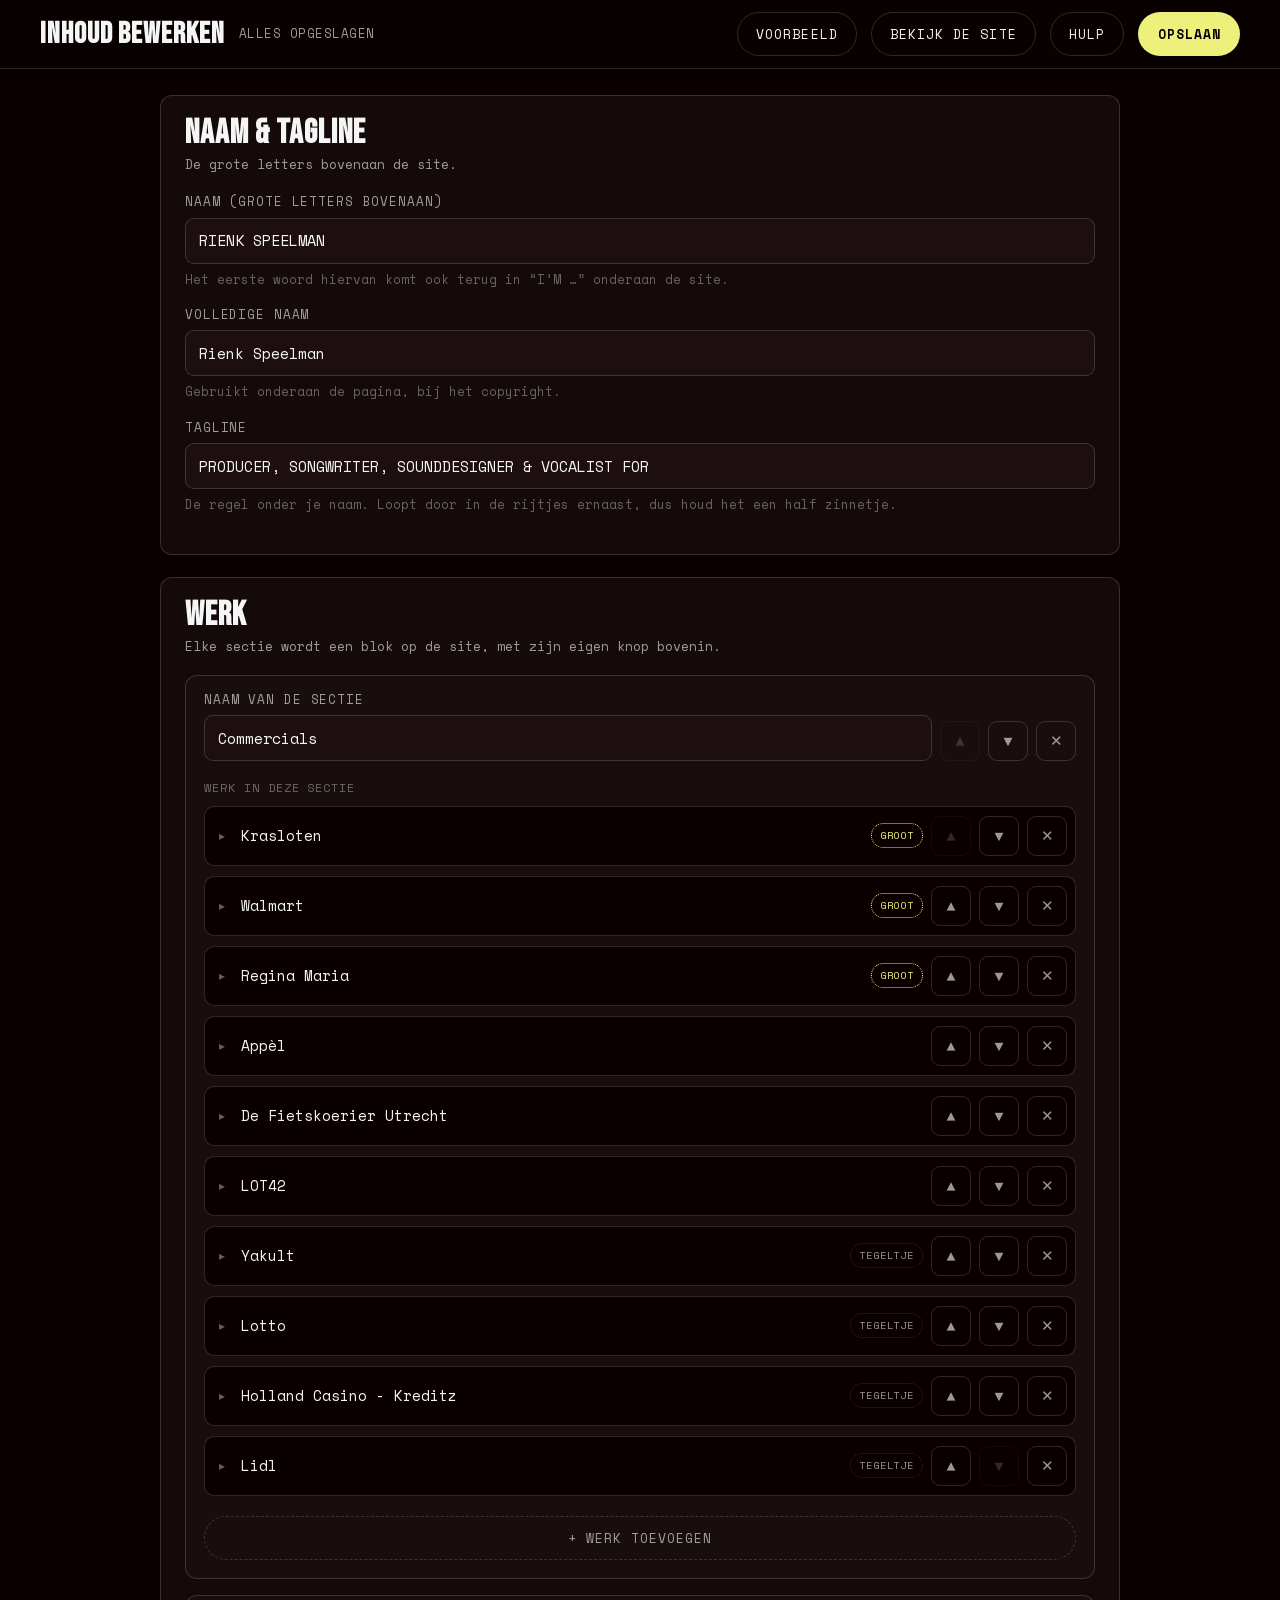
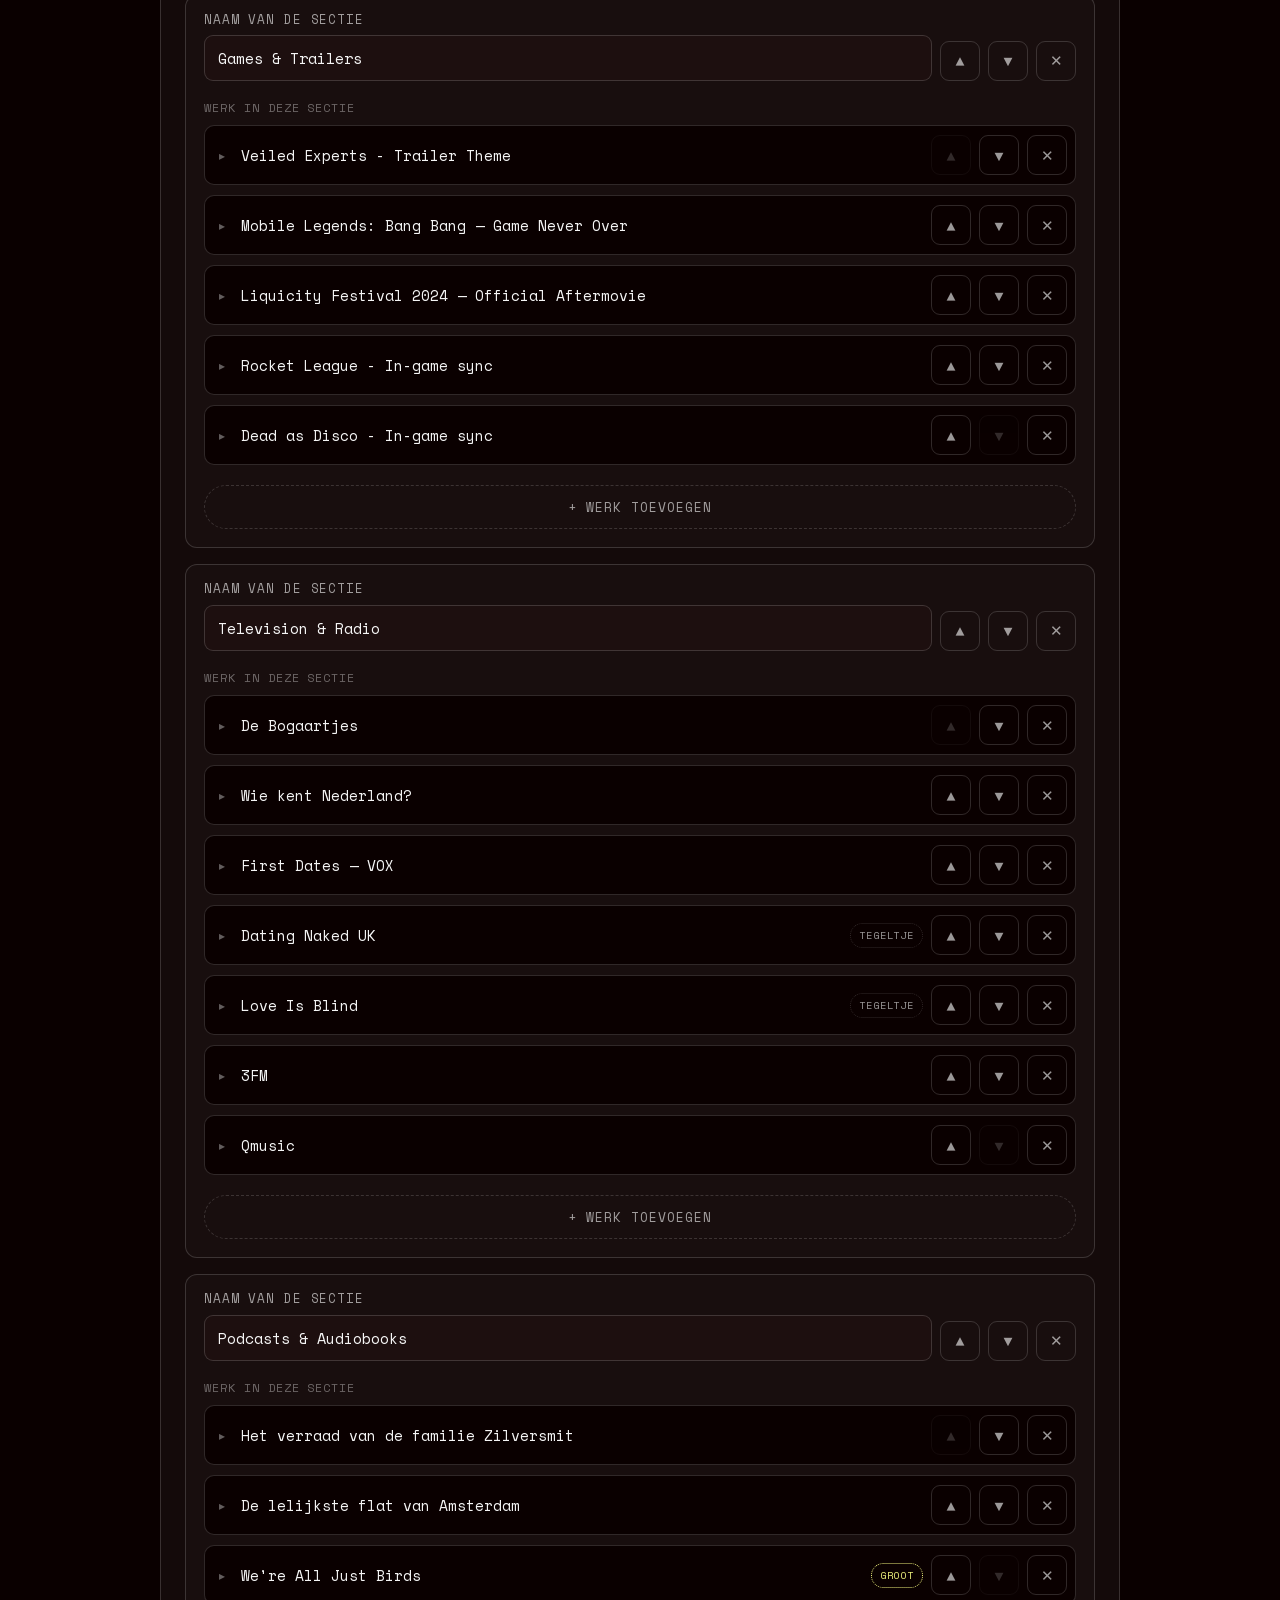
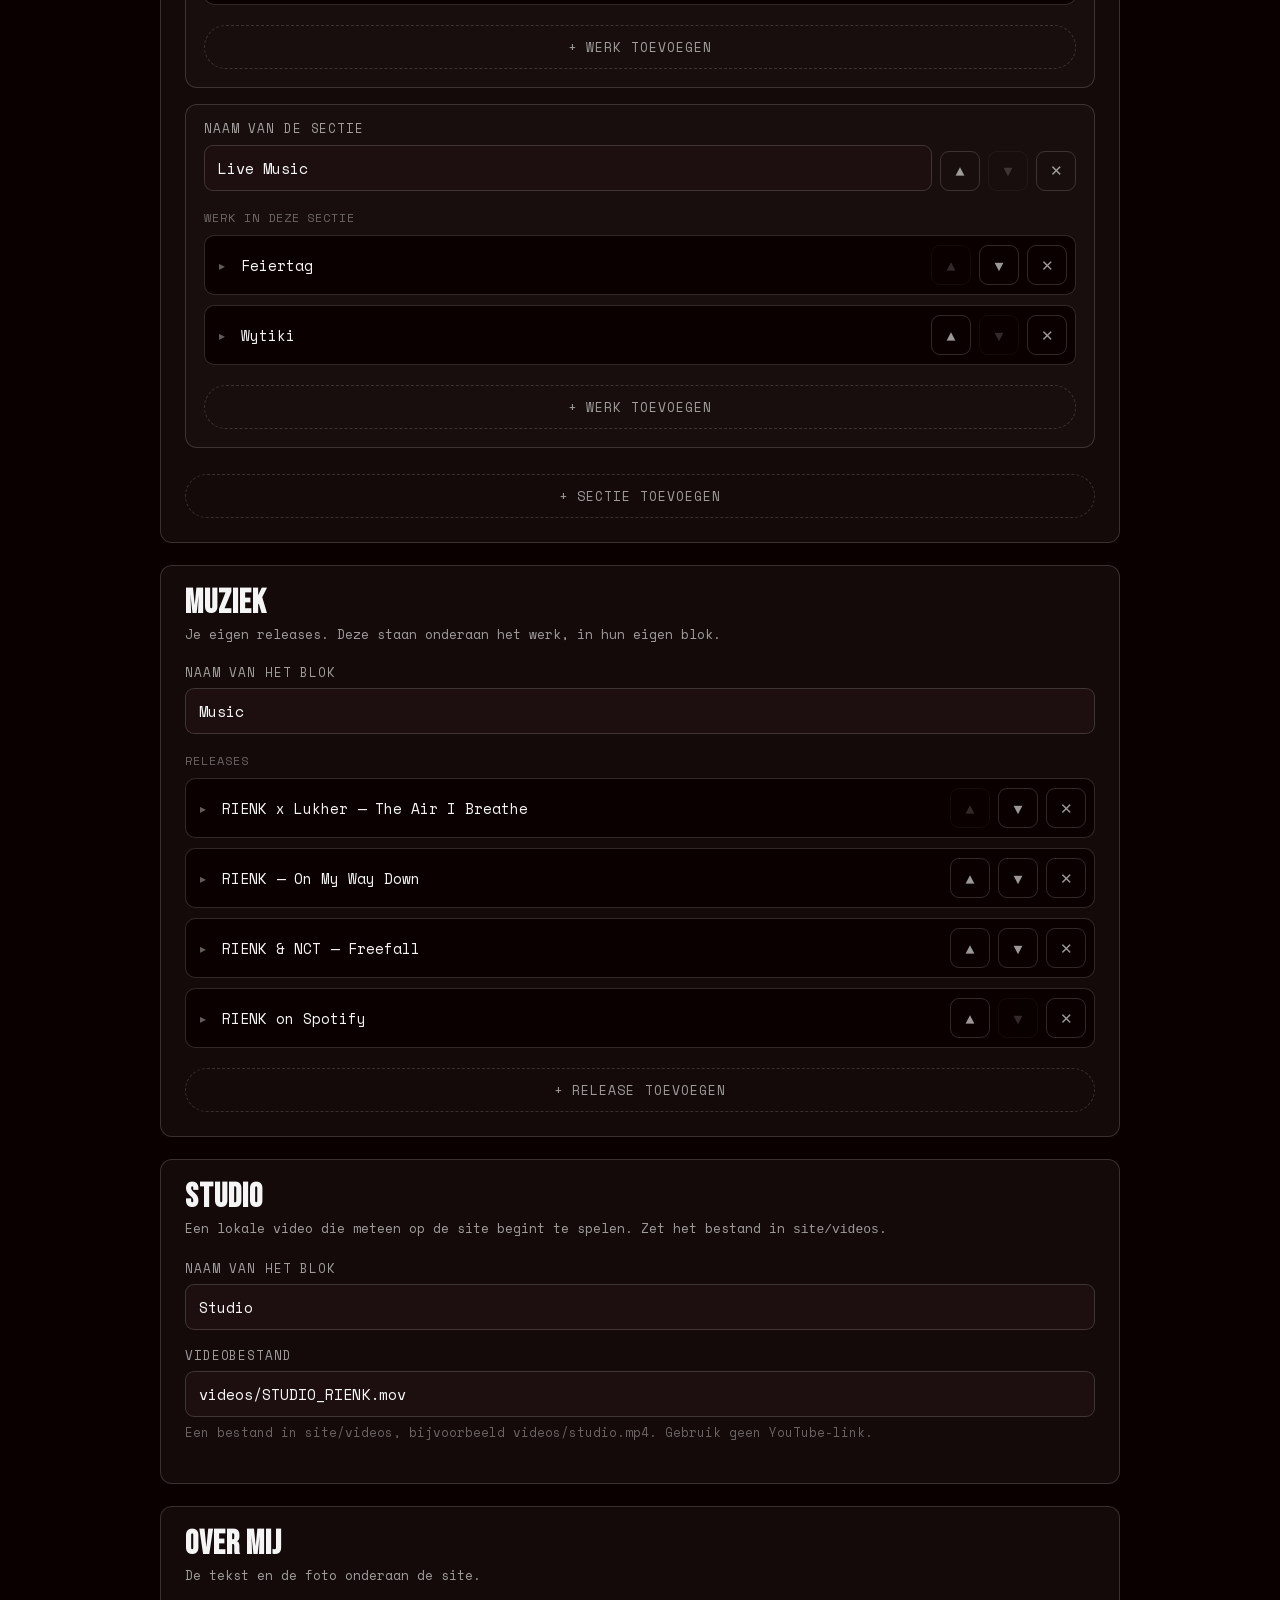
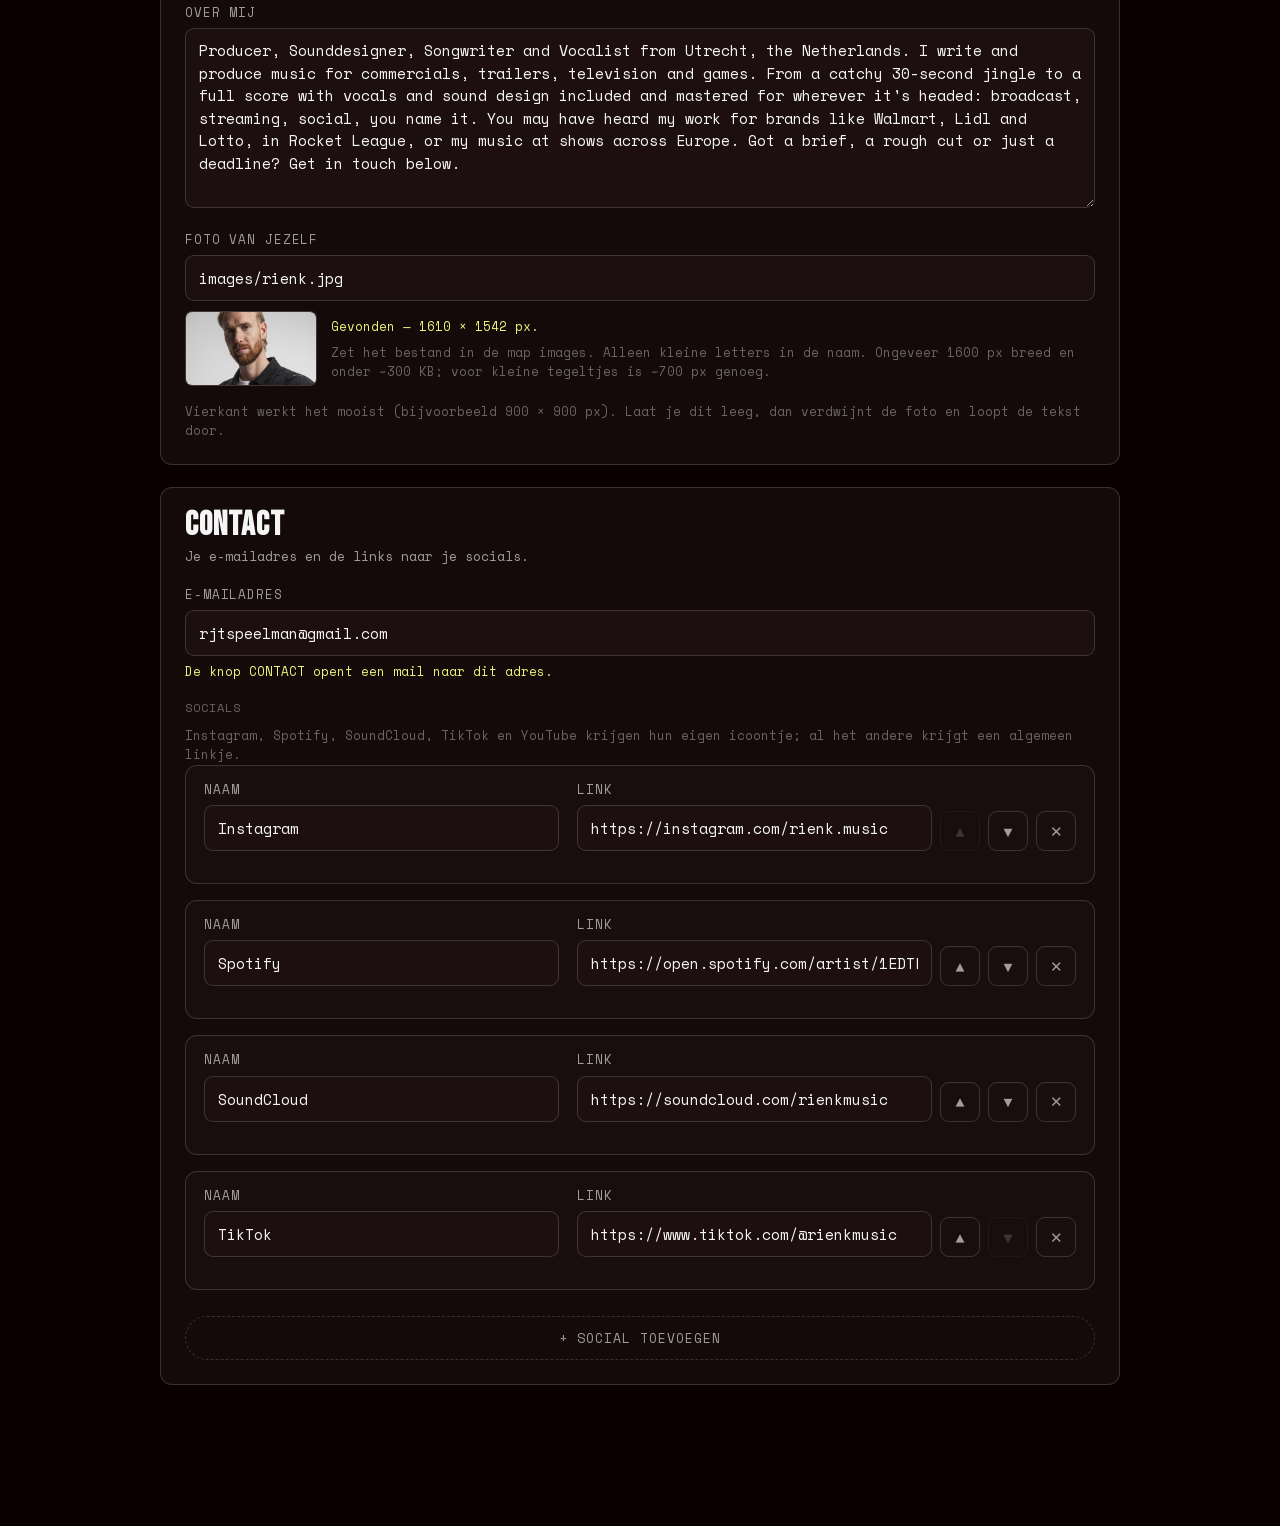
==== commit 05b302c5: "added studio tab" ====
--- a/editor.html
+++ b/editor.html
@@ -543,6 +543,13 @@
         <div id="music"></div>
       </div>
 
+      <!-- STUDIO -->
+      <div class="panel">
+        <h2>STUDIO</h2>
+        <p class="panel-note">Een lokale video die meteen op de site begint te spelen. Zet het bestand in <code>site/videos</code>.</p>
+        <div id="studio"></div>
+      </div>
+
       <!-- OVER MIJ -->
       <div class="panel">
         <h2>OVER MIJ</h2>
@@ -711,7 +718,7 @@
      he is working in. Same rules as js/site.js: the same six names are
      claimed up front by the page's own anchors, and a repeat gets -2. */
   function sectionSlugs() {
-    var used = { work: true, music: true, about: true, contact: true, top: true, "mobile-menu": true };
+    var used = { work: true, music: true, studio: true, about: true, contact: true, top: true, "mobile-menu": true };
     var slugs = {};
     var shown = 0;
     asArray(data.sections).forEach(function (section, rawIndex) {
@@ -816,7 +823,7 @@
      object IN PLACE (same object, so every reference stays valid).
      ====================================================================== */
 
-  var ROOT_ORDER = ["name", "fullName", "tagline", "sections", "music",
+  var ROOT_ORDER = ["name", "fullName", "tagline", "sections", "music", "studio",
                     "photo", "about", "email", "socials"];
   var SECTION_ORDER = ["title", "items"];
   var ITEM_ORDER = ["title", "subtitle", "description", "desc", "link",
@@ -968,6 +975,7 @@
     ["NAAM & TAGLINE", ["name", "fullName", "tagline"]],
     ["WERK, PER SECTIE", ["sections"]],
     ["MUZIEK (eigen releases)", ["music"]],
+    ["STUDIO (lokale video)", ["studio"]],
     ["OVER MIJ (foto + tekst)", ["photo", "about"]],
     ["CONTACT & SOCIALS", ["email", "socials"]]
   ];
@@ -1621,6 +1629,37 @@
     if (focusItem) revealItem(host);
   }
 
+  /* --- studio --- */
+
+  function renderStudio() {
+    var host = $("#studio");
+    while (host.firstChild) host.removeChild(host.firstChild);
+
+    var studio = data.studio && typeof data.studio === "object"
+      ? data.studio
+      : {};
+
+    host.appendChild(makeField("Naam van het blok", studio.title || "Studio", {
+      onInput: function (v) {
+        if (!data.studio || typeof data.studio !== "object") {
+          setField(data, "studio", {}, ROOT_ORDER);
+        }
+        setField(data.studio, "title", asText(v), ["title", "video"]);
+      }
+    }).wrap);
+
+    host.appendChild(makeField("Videobestand", studio.video || studio.src || "videos/studio.mp4", {
+      hint: "Een bestand in site/videos, bijvoorbeeld videos/studio.mp4. Gebruik geen YouTube-link.",
+      placeholder: "videos/studio.mp4",
+      onInput: function (v) {
+        if (!data.studio || typeof data.studio !== "object") {
+          setField(data, "studio", {}, ROOT_ORDER);
+        }
+        setField(data.studio, "video", asText(v), ["title", "video"]);
+      }
+    }).wrap);
+  }
+
   /* --- over mij --- */
 
   function renderAbout() {
@@ -2124,6 +2163,7 @@
     renderBasics();
     renderSections();
     renderMusic();
+    renderStudio();
     renderAbout();
     renderContact();
     markSaved();
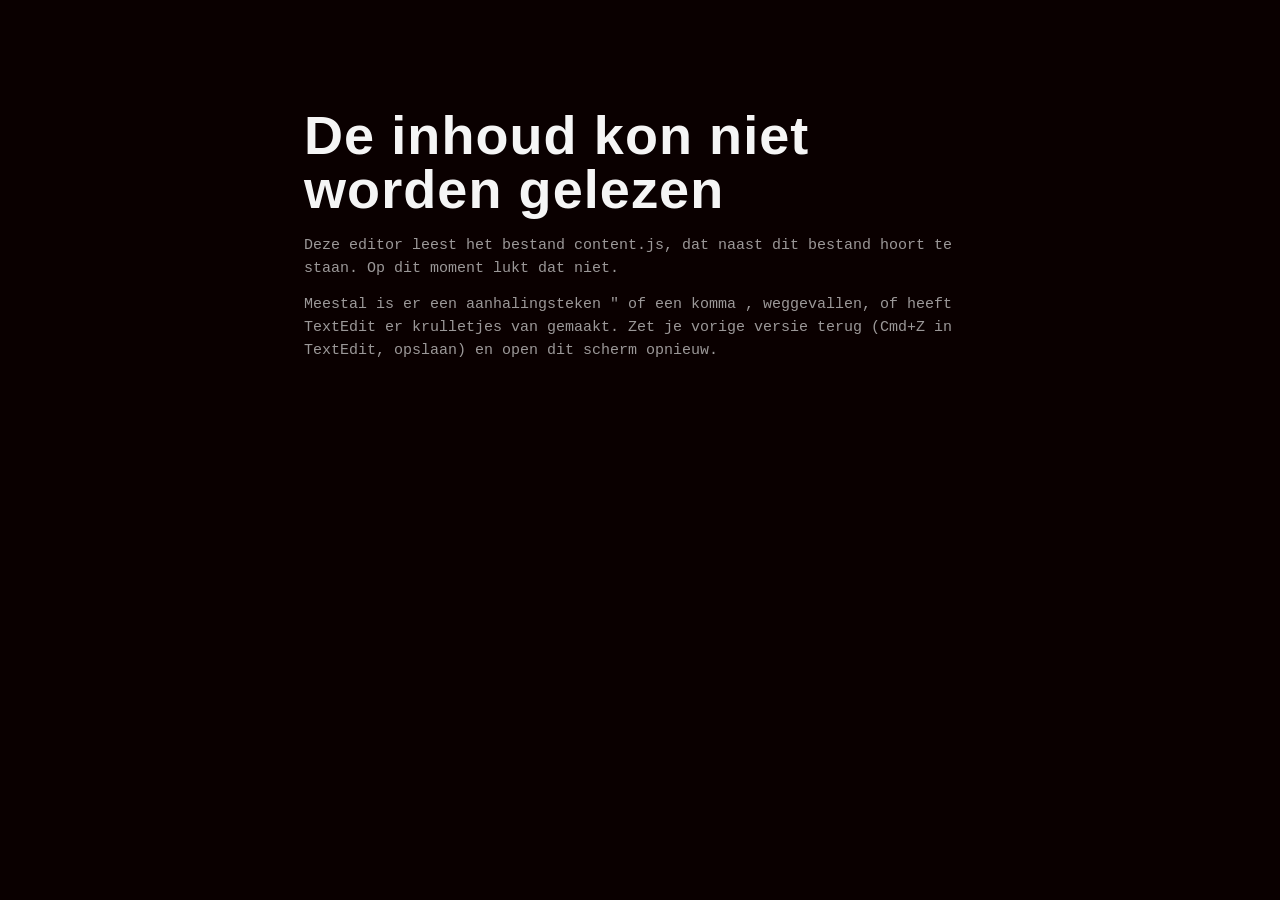
==== commit 672df3c6: "changed to docs" ====
--- a/editor.html
+++ b/editor.html
@@ -725,7 +725,7 @@
       /* a section with nothing in it never reaches the page, so it never
          gets an id either — and then it is not counted for the "Work 2"
          fallback name the site uses for a nameless section */
-      if (!section || typeof section !== "object" || !asArray(section.items).length) return;
+      if (!section || typeof section !== "object" || !sectionEnabled(section) || !asArray(section.items).length) return;
       shown += 1;
       var slug = (asText(section.title) || "Work " + shown).toLowerCase()
         .replace(/[^a-z0-9]+/g, "-")
@@ -804,6 +804,20 @@
     return "right";
   }
 
+  function enabledMode(value) {
+    if (value == null) return true;
+    if (typeof value === "boolean") return value;
+    var text = asText(value).toLowerCase();
+    if (text === "" || text === "true" || text === "yes" || text === "on" || text === "1") return true;
+    if (text === "false" || text === "no" || text === "off" || text === "0") return false;
+    return true;
+  }
+
+  function sectionEnabled(section) {
+    if (!section || typeof section !== "object") return false;
+    return enabledMode(section.enabled);
+  }
+
   function rollMode(item) {
     if (!item || typeof item !== "object") return false;
     var r = item.roll;
@@ -825,7 +839,7 @@
 
   var ROOT_ORDER = ["name", "fullName", "tagline", "sections", "music", "studio",
                     "photo", "about", "email", "socials"];
-  var SECTION_ORDER = ["title", "items"];
+  var SECTION_ORDER = ["title", "enabled", "items"];
   var ITEM_ORDER = ["title", "subtitle", "description", "desc", "link",
                     "youtube", "spotify", "url", "image", "featured",
                     "feature", "roll"];
@@ -1550,6 +1564,9 @@
         onInput: function (v) { setField(section, "title", asText(v), SECTION_ORDER); }
       });
       head.appendChild(titleField.wrap);
+      head.appendChild(makeCheck("Actief op de site", sectionEnabled(section), function (checked) {
+        setField(section, "enabled", checked, SECTION_ORDER);
+      }).wrap);
       head.appendChild(toolButtons(list, index, "de hele sectie “" +
         (asText(section.title) || "zonder naam") + "” met alles erin", renderSections));
       block.appendChild(head);
@@ -1609,6 +1626,16 @@
       }).wrap);
     }
 
+    host.appendChild(makeCheck("Actief op de site", enabledMode(data.music && data.music.enabled), function (checked) {
+      if (Array.isArray(data.music)) {
+        setField(data, "music", { title: "Music", items: data.music }, ROOT_ORDER);
+      }
+      if (!data.music || typeof data.music !== "object") {
+        setField(data, "music", { title: "Music", items: [] }, ROOT_ORDER);
+      }
+      setField(data.music, "enabled", checked, SECTION_ORDER);
+    }).wrap);
+
     var list = musicItems();
     host.appendChild(el("p", "sub-label", "Releases"));
     var items = el("div");
@@ -1639,12 +1666,19 @@
       ? data.studio
       : {};
 
+    host.appendChild(makeCheck("Actief op de site", enabledMode(studio.enabled), function (checked) {
+      if (!data.studio || typeof data.studio !== "object") {
+        setField(data, "studio", {}, ROOT_ORDER);
+      }
+      setField(data.studio, "enabled", checked, ["title", "enabled", "video", "src"]);
+    }).wrap);
+
     host.appendChild(makeField("Naam van het blok", studio.title || "Studio", {
       onInput: function (v) {
         if (!data.studio || typeof data.studio !== "object") {
           setField(data, "studio", {}, ROOT_ORDER);
         }
-        setField(data.studio, "title", asText(v), ["title", "video"]);
+        setField(data.studio, "title", asText(v), ["title", "enabled", "video", "src"]);
       }
     }).wrap);
 
@@ -1655,7 +1689,7 @@
         if (!data.studio || typeof data.studio !== "object") {
           setField(data, "studio", {}, ROOT_ORDER);
         }
-        setField(data.studio, "video", asText(v), ["title", "video"]);
+        setField(data.studio, "video", asText(v), ["title", "enabled", "video", "src"]);
       }
     }).wrap);
   }
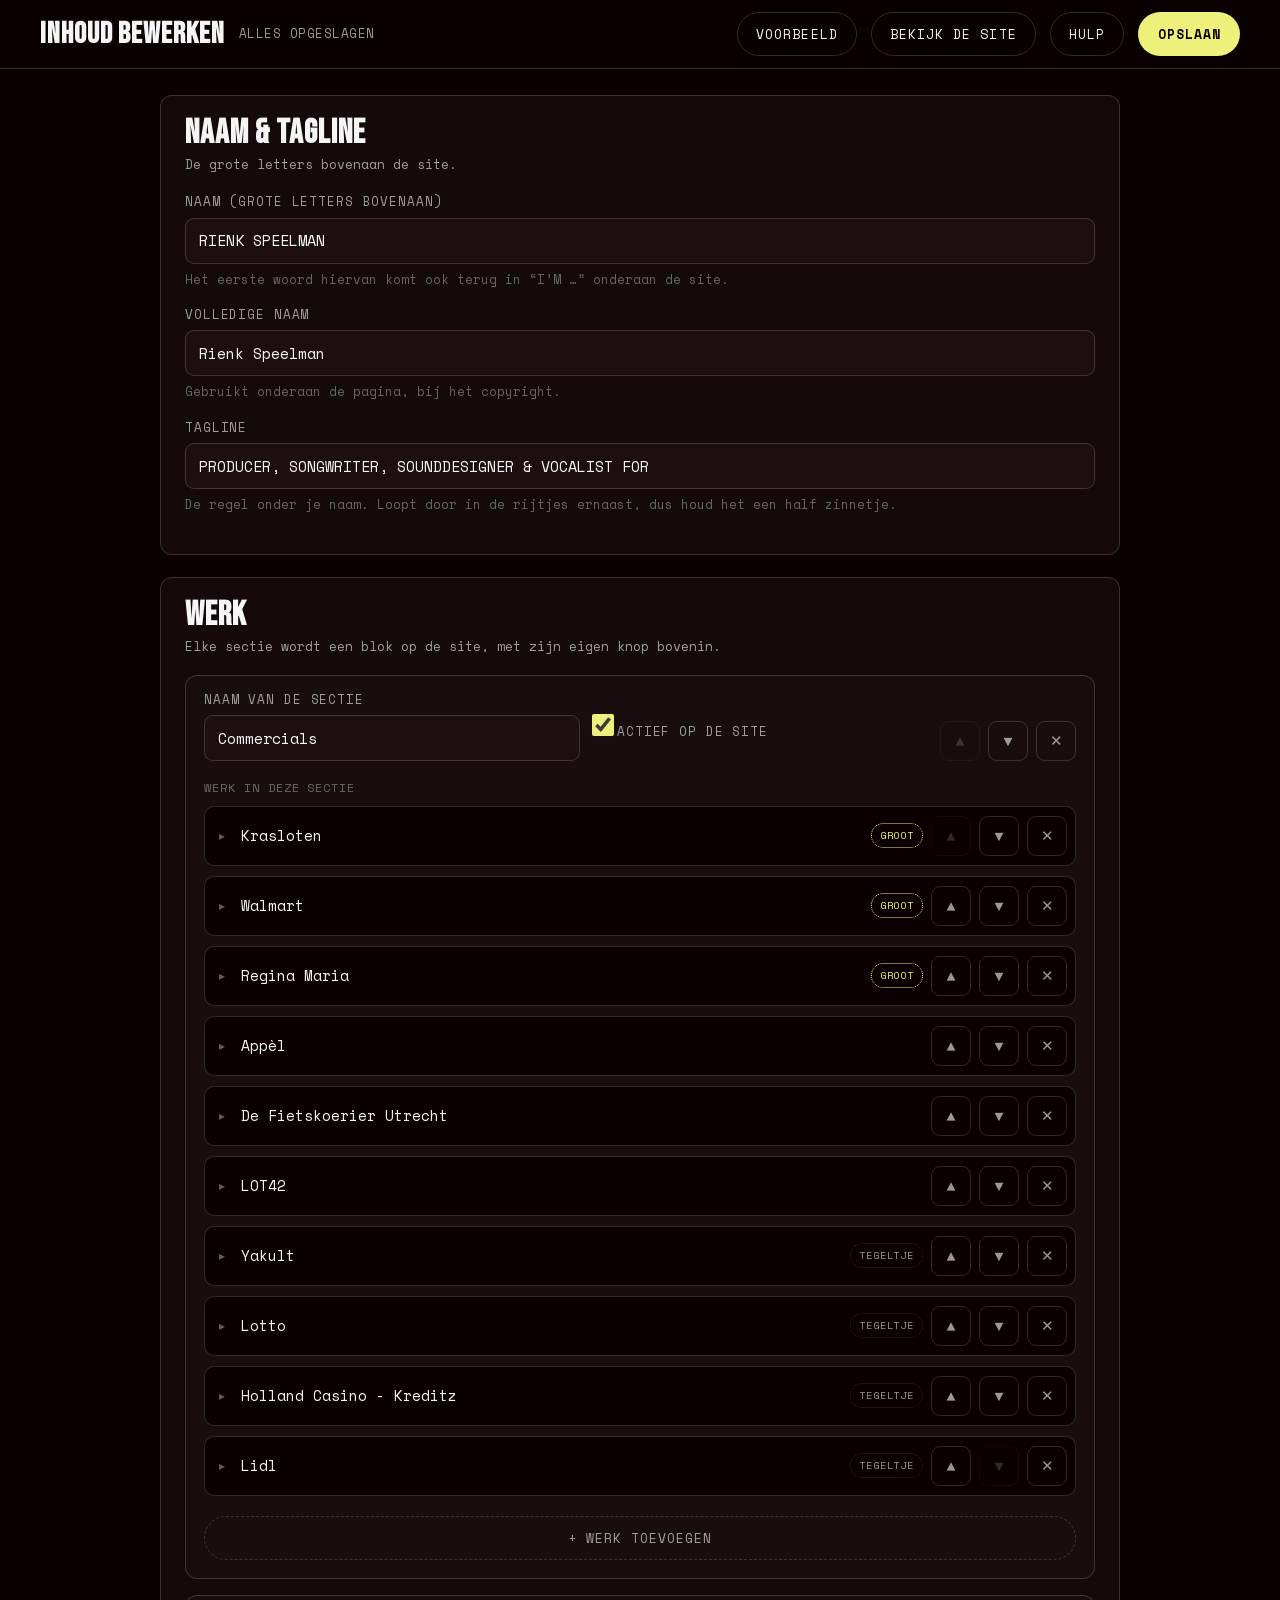
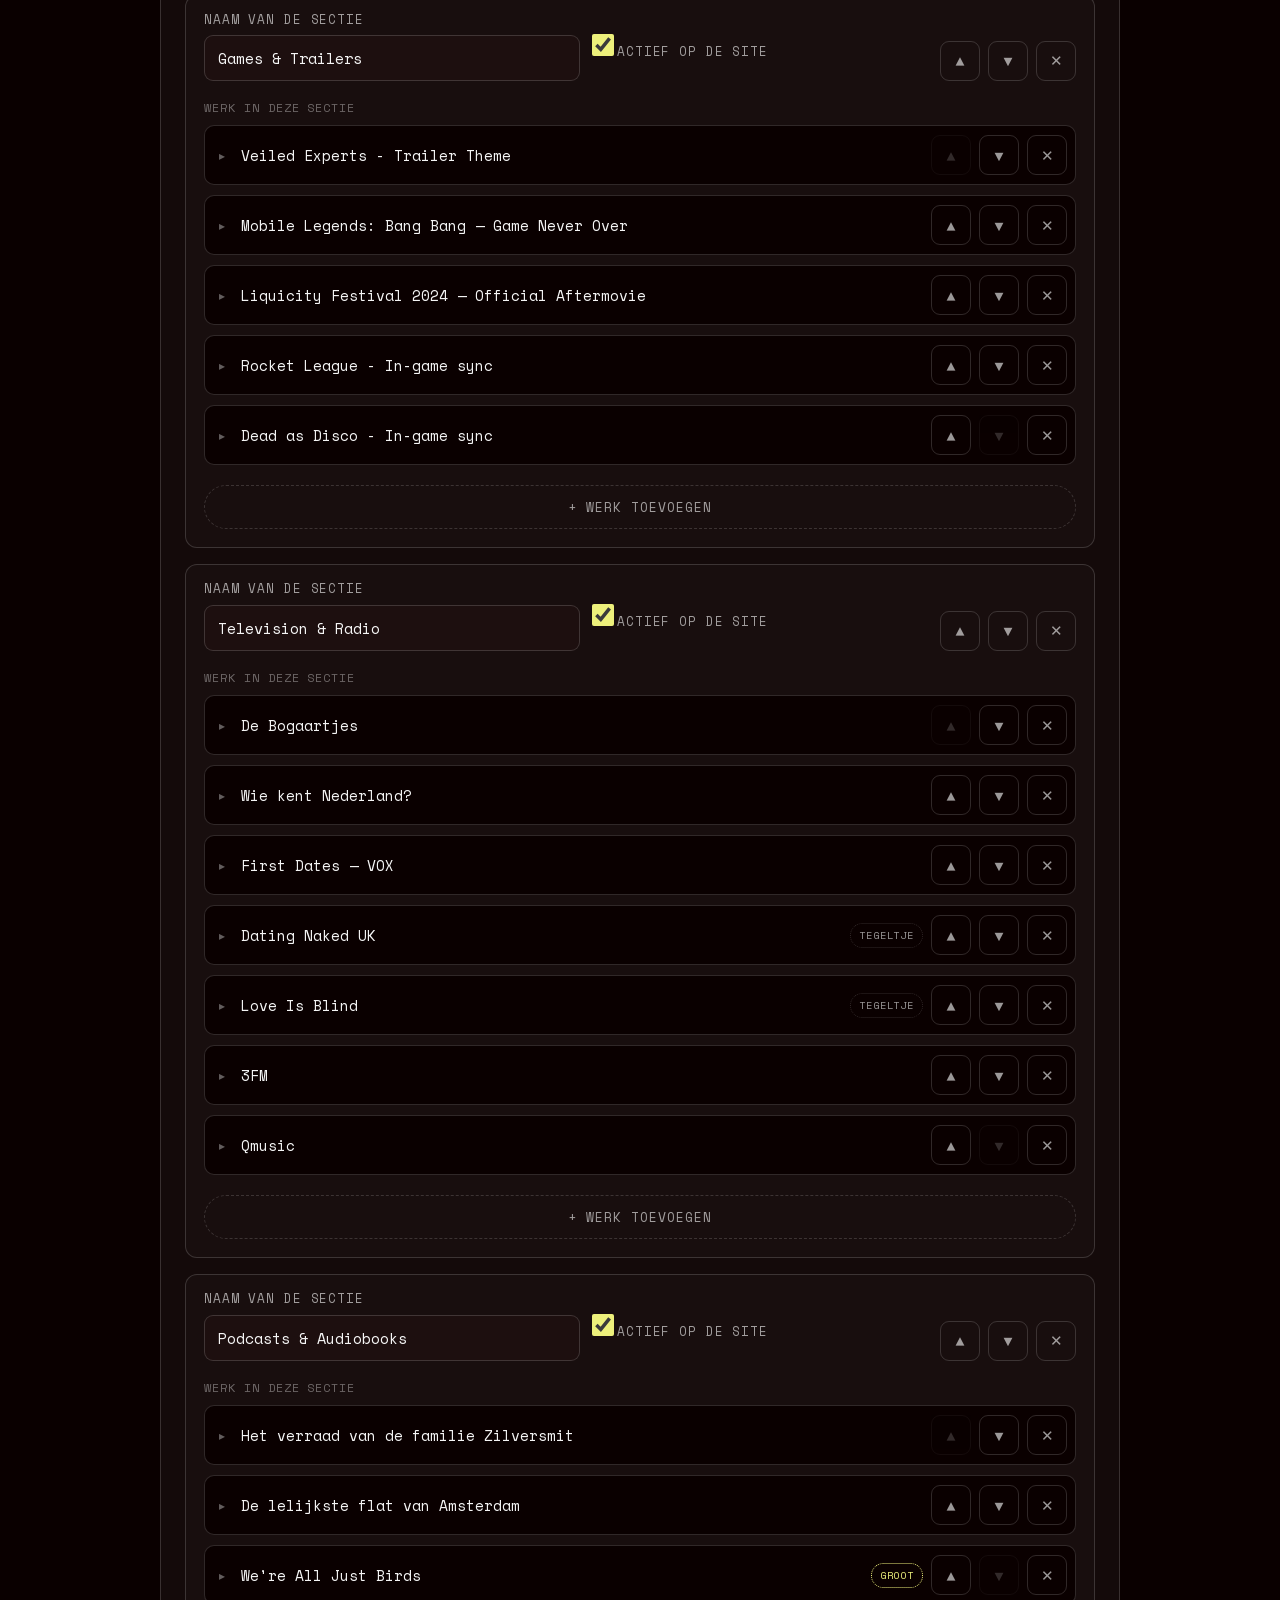
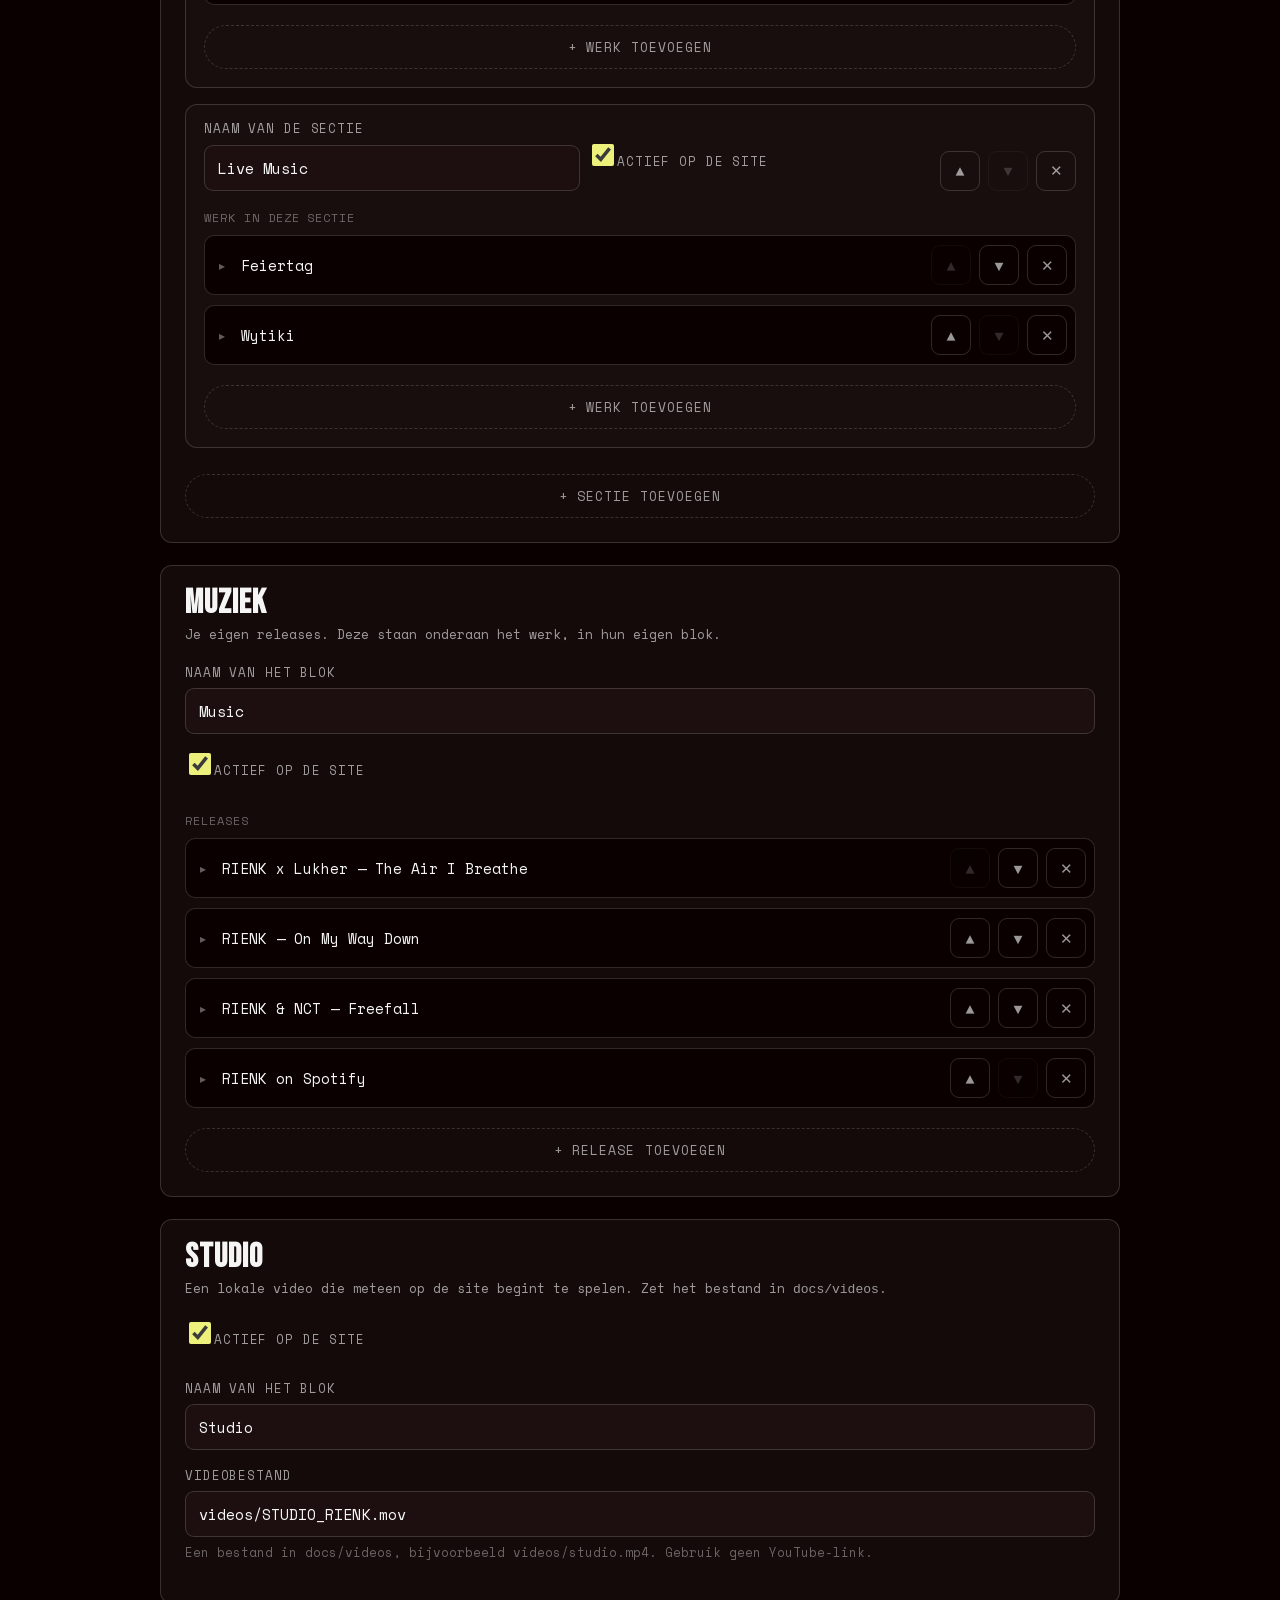
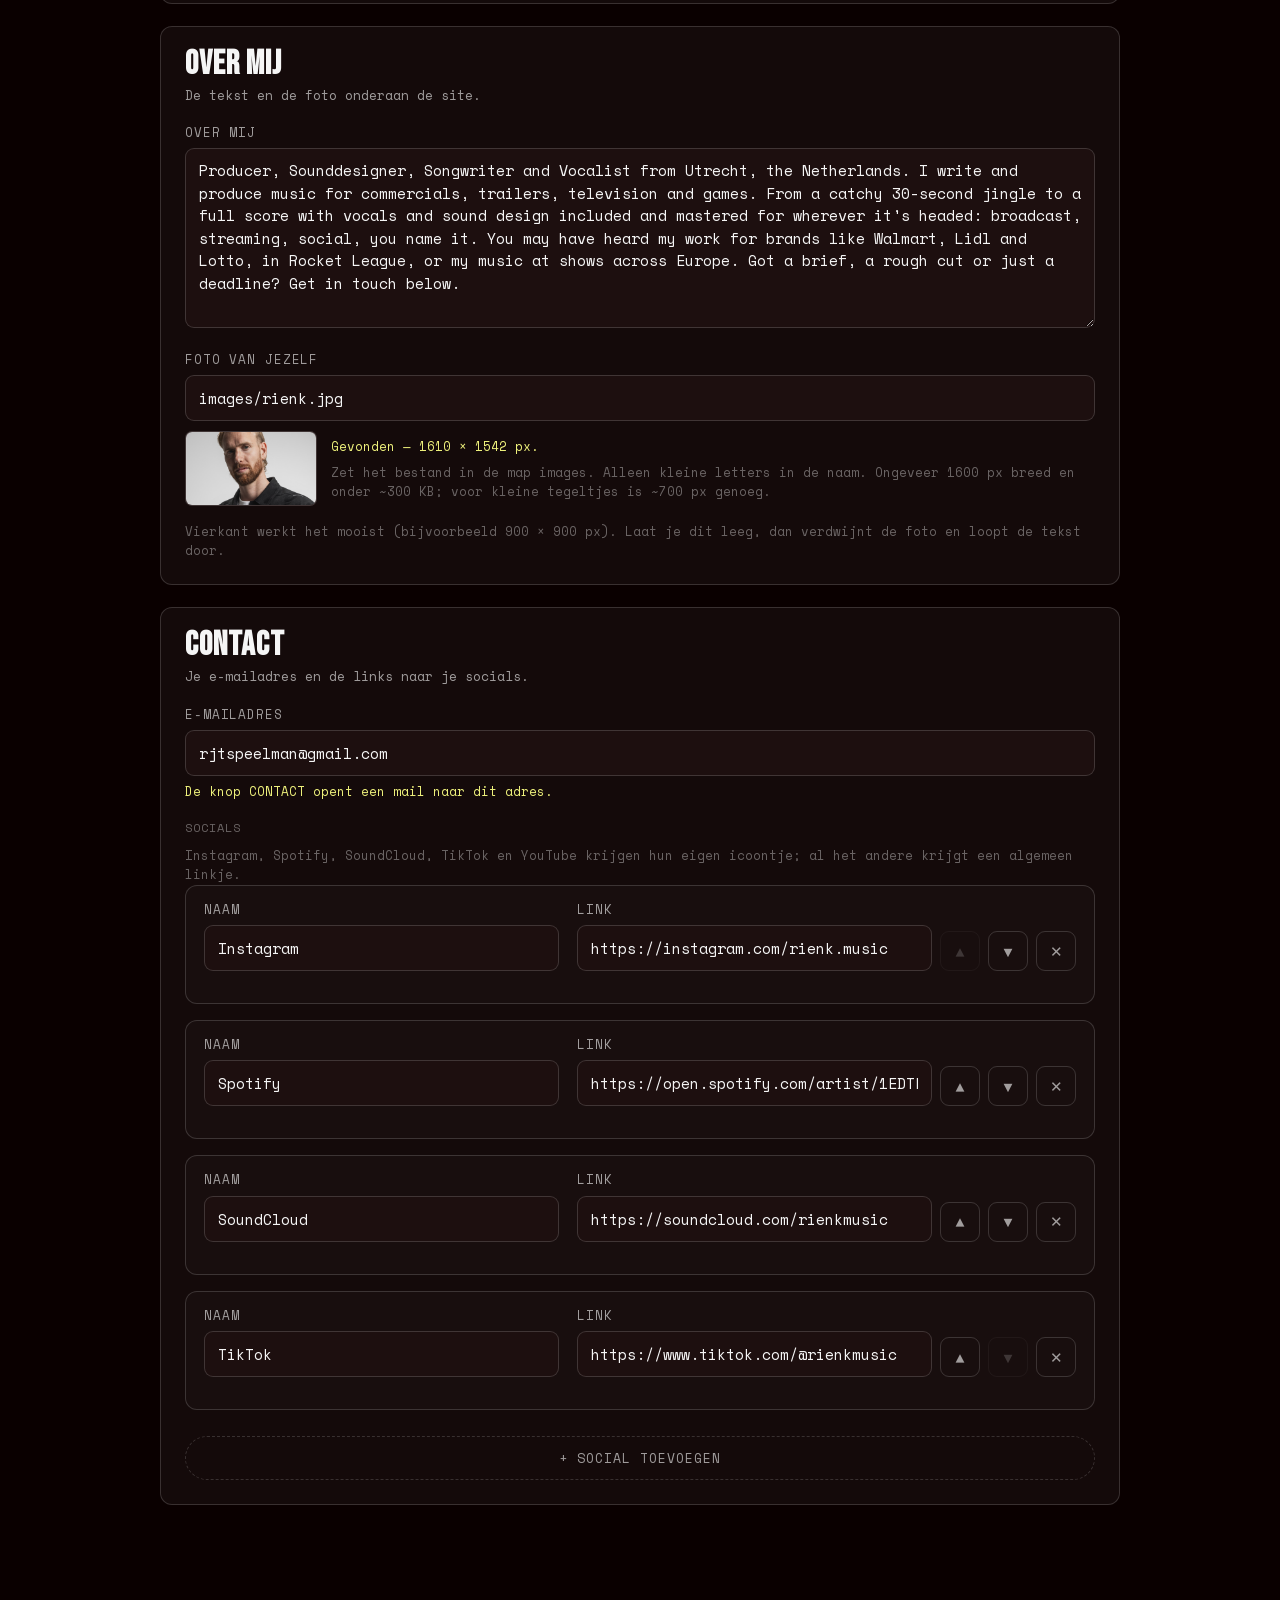
==== commit a26dad69: "qmusic" ====
--- a/editor.html
+++ b/editor.html
@@ -4,7 +4,7 @@
 <meta charset="UTF-8">
 <meta name="viewport" content="width=device-width, initial-scale=1.0">
 <title>Inhoud bewerken — Rienk Speelman</title>
-<link rel="icon" href="site/favicon.svg" type="image/svg+xml">
+<link rel="icon" href="docs/favicon.svg" type="image/svg+xml">
 <style>
 /* ==========================================================================
    RIENK SPEELMAN — content editor
@@ -20,32 +20,32 @@
 
 @font-face {
   font-family: "Bebas Neue"; font-style: normal; font-weight: 400; font-display: swap;
-  src: url("site/fonts/bebasneue-400-latin-ext.woff2") format("woff2");
+  src: url("docs/fonts/bebasneue-400-latin-ext.woff2") format("woff2");
   unicode-range: U+0100-02BA, U+02BD-02C5, U+02C7-02CC, U+02CE-02D7, U+02DD-02FF, U+0304, U+0308, U+0329, U+1D00-1DBF, U+1E00-1E9F, U+1EF2-1EFF, U+2020, U+20A0-20AB, U+20AD-20C0, U+2113, U+2C60-2C7F, U+A720-A7FF;
 }
 @font-face {
   font-family: "Bebas Neue"; font-style: normal; font-weight: 400; font-display: swap;
-  src: url("site/fonts/bebasneue-400-latin.woff2") format("woff2");
+  src: url("docs/fonts/bebasneue-400-latin.woff2") format("woff2");
   unicode-range: U+0000-00FF, U+0131, U+0152-0153, U+02BB-02BC, U+02C6, U+02DA, U+02DC, U+0304, U+0308, U+0329, U+2000-206F, U+20AC, U+2122, U+2191, U+2193, U+2212, U+2215, U+FEFF, U+FFFD;
 }
 @font-face {
   font-family: "Space Mono"; font-style: normal; font-weight: 400; font-display: swap;
-  src: url("site/fonts/spacemono-400-latin-ext.woff2") format("woff2");
+  src: url("docs/fonts/spacemono-400-latin-ext.woff2") format("woff2");
   unicode-range: U+0100-02BA, U+02BD-02C5, U+02C7-02CC, U+02CE-02D7, U+02DD-02FF, U+0304, U+0308, U+0329, U+1D00-1DBF, U+1E00-1E9F, U+1EF2-1EFF, U+2020, U+20A0-20AB, U+20AD-20C0, U+2113, U+2C60-2C7F, U+A720-A7FF;
 }
 @font-face {
   font-family: "Space Mono"; font-style: normal; font-weight: 400; font-display: swap;
-  src: url("site/fonts/spacemono-400-latin.woff2") format("woff2");
+  src: url("docs/fonts/spacemono-400-latin.woff2") format("woff2");
   unicode-range: U+0000-00FF, U+0131, U+0152-0153, U+02BB-02BC, U+02C6, U+02DA, U+02DC, U+0304, U+0308, U+0329, U+2000-206F, U+20AC, U+2122, U+2191, U+2193, U+2212, U+2215, U+FEFF, U+FFFD;
 }
 @font-face {
   font-family: "Space Mono"; font-style: normal; font-weight: 700; font-display: swap;
-  src: url("site/fonts/spacemono-700-latin-ext.woff2") format("woff2");
+  src: url("docs/fonts/spacemono-700-latin-ext.woff2") format("woff2");
   unicode-range: U+0100-02BA, U+02BD-02C5, U+02C7-02CC, U+02CE-02D7, U+02DD-02FF, U+0304, U+0308, U+0329, U+1D00-1DBF, U+1E00-1E9F, U+1EF2-1EFF, U+2020, U+20A0-20AB, U+20AD-20C0, U+2113, U+2C60-2C7F, U+A720-A7FF;
 }
 @font-face {
   font-family: "Space Mono"; font-style: normal; font-weight: 700; font-display: swap;
-  src: url("site/fonts/spacemono-700-latin.woff2") format("woff2");
+  src: url("docs/fonts/spacemono-700-latin.woff2") format("woff2");
   unicode-range: U+0000-00FF, U+0131, U+0152-0153, U+02BB-02BC, U+02C6, U+02DA, U+02DC, U+0304, U+0308, U+0329, U+2000-206F, U+20AC, U+2122, U+2191, U+2193, U+2212, U+2215, U+FEFF, U+FFFD;
 }
 
@@ -481,7 +481,7 @@
     <span class="status" id="status">Alles opgeslagen</span>
     <span class="topbar-spacer"></span>
     <button class="btn btn-ghost" type="button" id="preview-toggle" aria-pressed="false" hidden>Voorbeeld</button>
-    <a class="btn btn-ghost" id="preview-link" href="site/index.html" target="_blank" rel="noopener">Bekijk de site</a>
+    <a class="btn btn-ghost" id="preview-link" href="docs/index.html" target="_blank" rel="noopener">Bekijk de site</a>
     <button class="btn btn-ghost" type="button" id="help-toggle">Hulp</button>
     <button class="btn btn-primary" type="button" id="save-btn">Opslaan</button>
   </div>
@@ -499,13 +499,13 @@
         <h3>Opslaan</h3>
         <ol>
           <li>Klik op <strong>Opslaan</strong>.</li>
-          <li>Vraagt de browser waar het bestand heen moet? Kies de map <strong>site</strong> en overschrijf <code>content.js</code>.</li>
-          <li>Krijg je in plaats daarvan een download? Sleep het gedownloade <code>content.js</code> in de map <strong>site</strong>, over het oude bestand heen.</li>
+          <li>Vraagt de browser waar het bestand heen moet? Kies de map <strong>docs</strong> en overschrijf <code>content.js</code>.</li>
+          <li>Krijg je in plaats daarvan een download? Sleep het gedownloade <code>content.js</code> in de map <strong>docs</strong>, over het oude bestand heen.</li>
         </ol>
 
         <h3>Bekijken</h3>
         <p>Klik bovenin op <strong>Voorbeeld</strong> en je site verschijnt naast dit formulier, bijgewerkt zodra je even stopt met typen. Met <strong>Telefoon</strong> / <strong>Laptop</strong> wissel je tussen de twee schermbreedtes. Het blijft een voorbeeld &mdash; opgeslagen is er pas iets als je op Opslaan klikt. Op een smal scherm is er geen ruimte voor en is de knop er niet.</p>
-        <p>De echte site: dubbelklik <strong>index.html</strong> in de map <strong>site</strong>. Al open? Ververs de pagina (Cmd+R). Video&rsquo;s openen daar op YouTube in plaats van op de pagina zelf &mdash; online spelen ze gewoon af.</p>
+        <p>De echte site: dubbelklik <strong>index.html</strong> in de map <strong>docs</strong>. Al open? Ververs de pagina (Cmd+R). Video&rsquo;s openen daar op YouTube in plaats van op de pagina zelf &mdash; online spelen ze gewoon af.</p>
 
         <h3>Publiceren</h3>
         <p>Sleep de hele map naar Netlify Drop. Opnieuw slepen = de site bijwerken.</p>
@@ -546,7 +546,7 @@
       <!-- STUDIO -->
       <div class="panel">
         <h2>STUDIO</h2>
-        <p class="panel-note">Een lokale video die meteen op de site begint te spelen. Zet het bestand in <code>site/videos</code>.</p>
+        <p class="panel-note">Een lokale video die meteen op de site begint te spelen. Zet het bestand in <code>docs/videos</code>.</p>
         <div id="studio"></div>
       </div>
 
@@ -605,7 +605,7 @@
 
 <!-- the only way to read content.js when this page is opened straight from
      the hard drive: fetch() and XHR are both blocked on file:// -->
-<script src="site/content.js"></script>
+<script src="docs/content.js"></script>
 
 <script>
 (function () {
@@ -1240,10 +1240,10 @@
           "Bestand niet gevonden. Let op hoofd- en kleine letters — op je eigen " +
           "Mac maakt dat niet uit, online wél.", null);
       };
-      /* content.js paths are relative to the SITE, which lives one folder
+      /* content.js paths are relative to the DOCS folder, which lives one folder
          down from this editor — so "images/x.jpg" has to be looked up as
-         "site/images/x.jpg". A full web address is left alone. */
-      probe.src = /^[a-z][a-z0-9+.-]*:/i.test(path) ? path : "site/" + path;
+        "docs/images/x.jpg". A full web address is left alone. */
+      probe.src = /^[a-z][a-z0-9+.-]*:/i.test(path) ? path : "docs/" + path;
     }
 
     function schedule(path) {
@@ -1683,7 +1683,7 @@
     }).wrap);
 
     host.appendChild(makeField("Videobestand", studio.video || studio.src || "videos/studio.mp4", {
-      hint: "Een bestand in site/videos, bijvoorbeeld videos/studio.mp4. Gebruik geen YouTube-link.",
+      hint: "Een bestand in docs/videos, bijvoorbeeld videos/studio.mp4. Gebruik geen YouTube-link.",
       placeholder: "videos/studio.mp4",
       onInput: function (v) {
         if (!data.studio || typeof data.studio !== "object") {
@@ -1869,7 +1869,7 @@
     if (why) nodes.push(el("p", "note", why));
     nodes.push(el("p", "note note-ok",
       "content.js staat nu in je map Downloads. Sleep dat bestand in de map " +
-      "<strong>site</strong>, over het oude content.js heen, en ververs daarna de site."));
+      "<strong>docs</strong>, over het oude content.js heen, en ververs daarna de site."));
     /* From the second download on, the browser refuses to reuse the name and
        silently saves content(1).js — which can never overwrite anything. He
        would drag it across, see nothing change, and have no way to know why.
@@ -1982,9 +1982,9 @@
 
   /* absolute: while the frame is still empty its own address is
      about:blank, and a relative link has nothing to hang on to there.
-     "site/" because the publishable site lives one folder down — this
+      "docs/" because the publishable site lives one folder down — this
      editor deliberately sits OUTSIDE it so it is never uploaded. */
-  var SITE_URL = location.href.split("#")[0].split("?")[0].replace(/[^/]*$/, "") + "site/index.html";
+    var SITE_URL = location.href.split("#")[0].split("?")[0].replace(/[^/]*$/, "") + "docs/index.html";
 
   function store(key, value) {
     try { window.sessionStorage.setItem(key, value); } catch (err) { /* private window: forget it */ }
